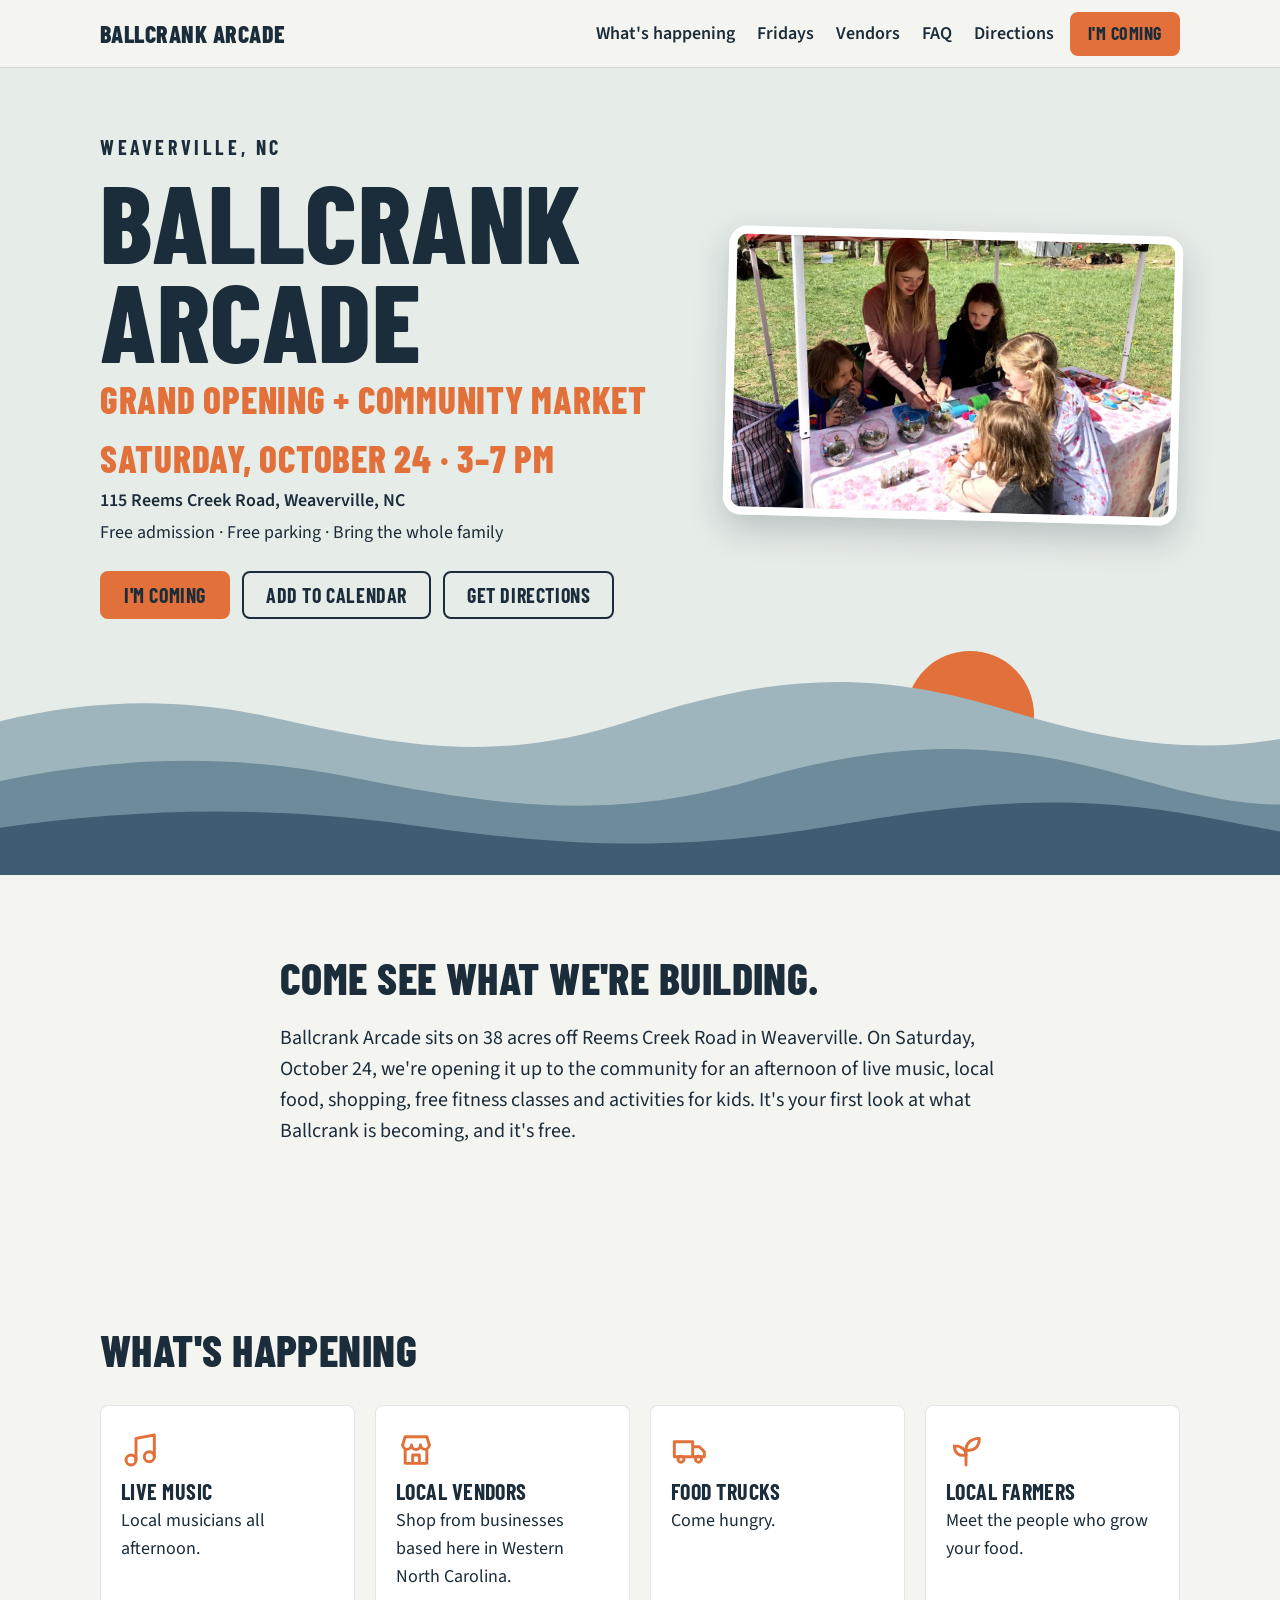
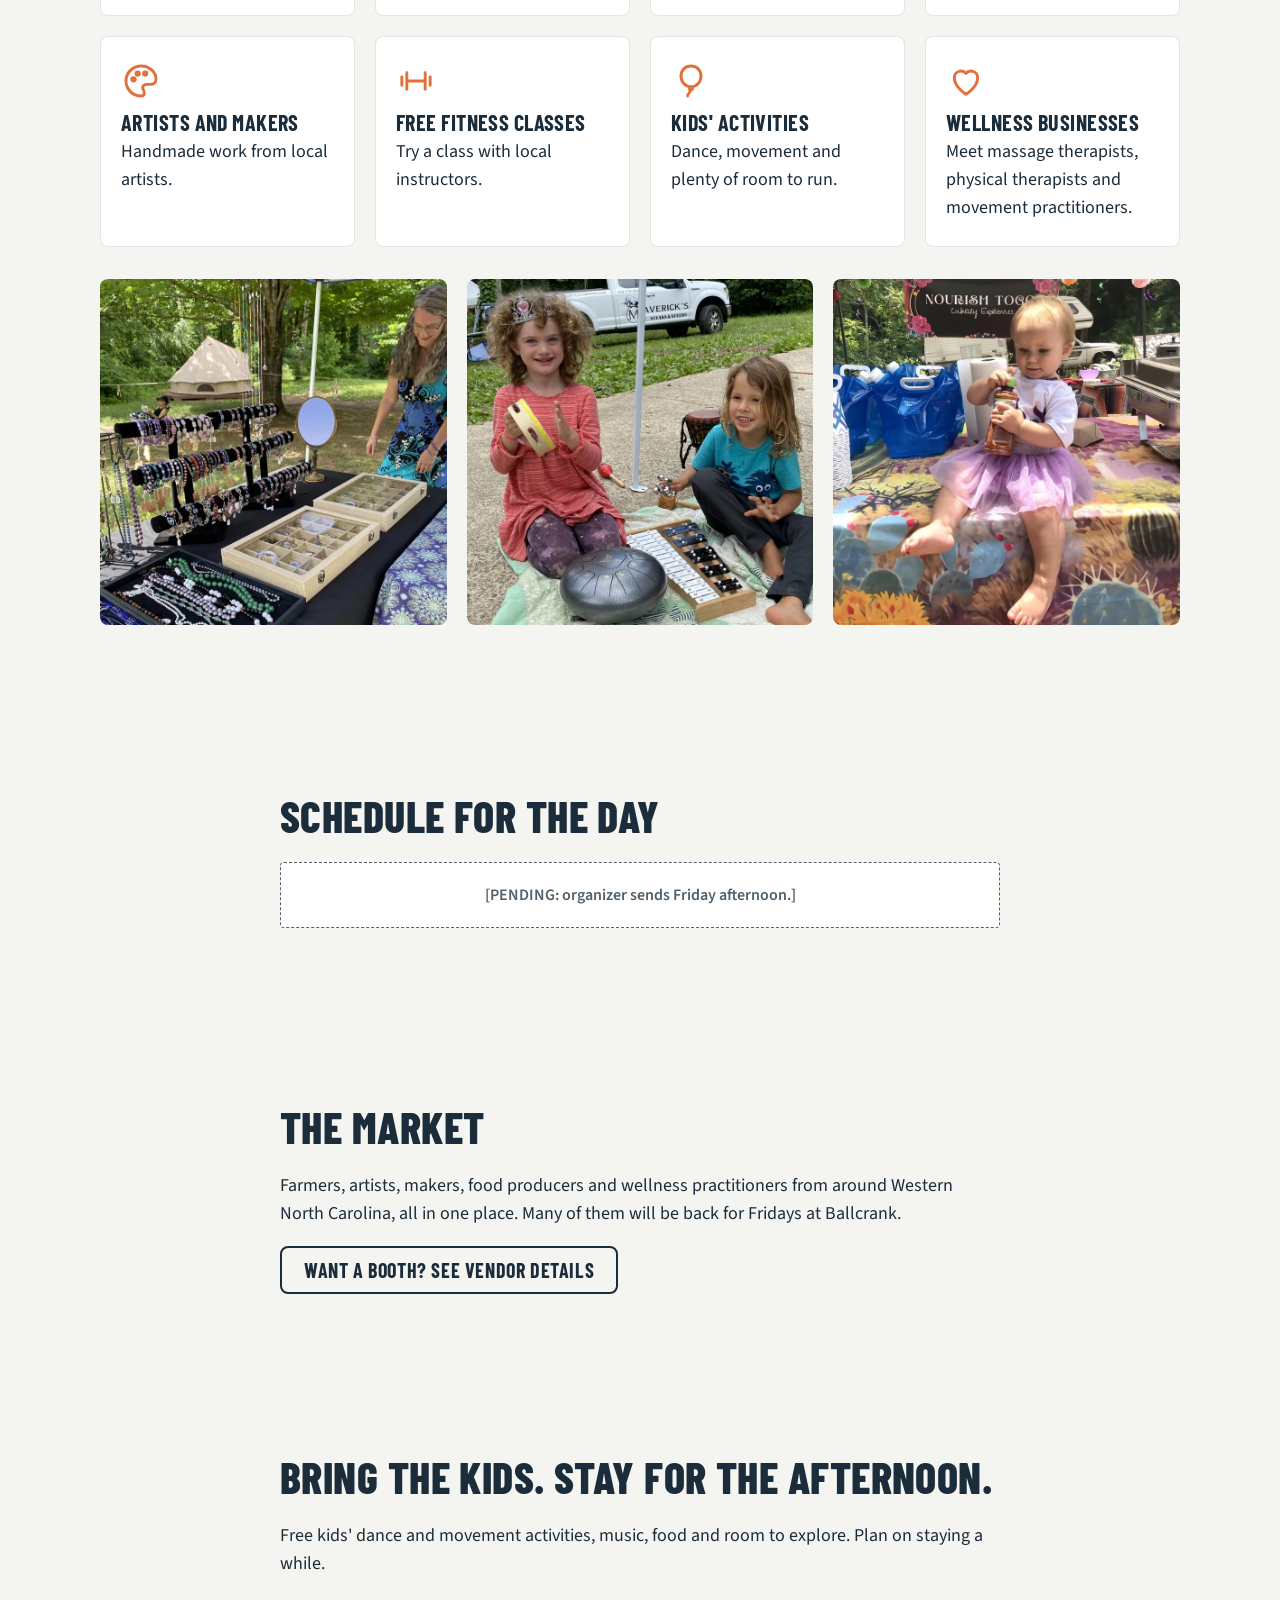
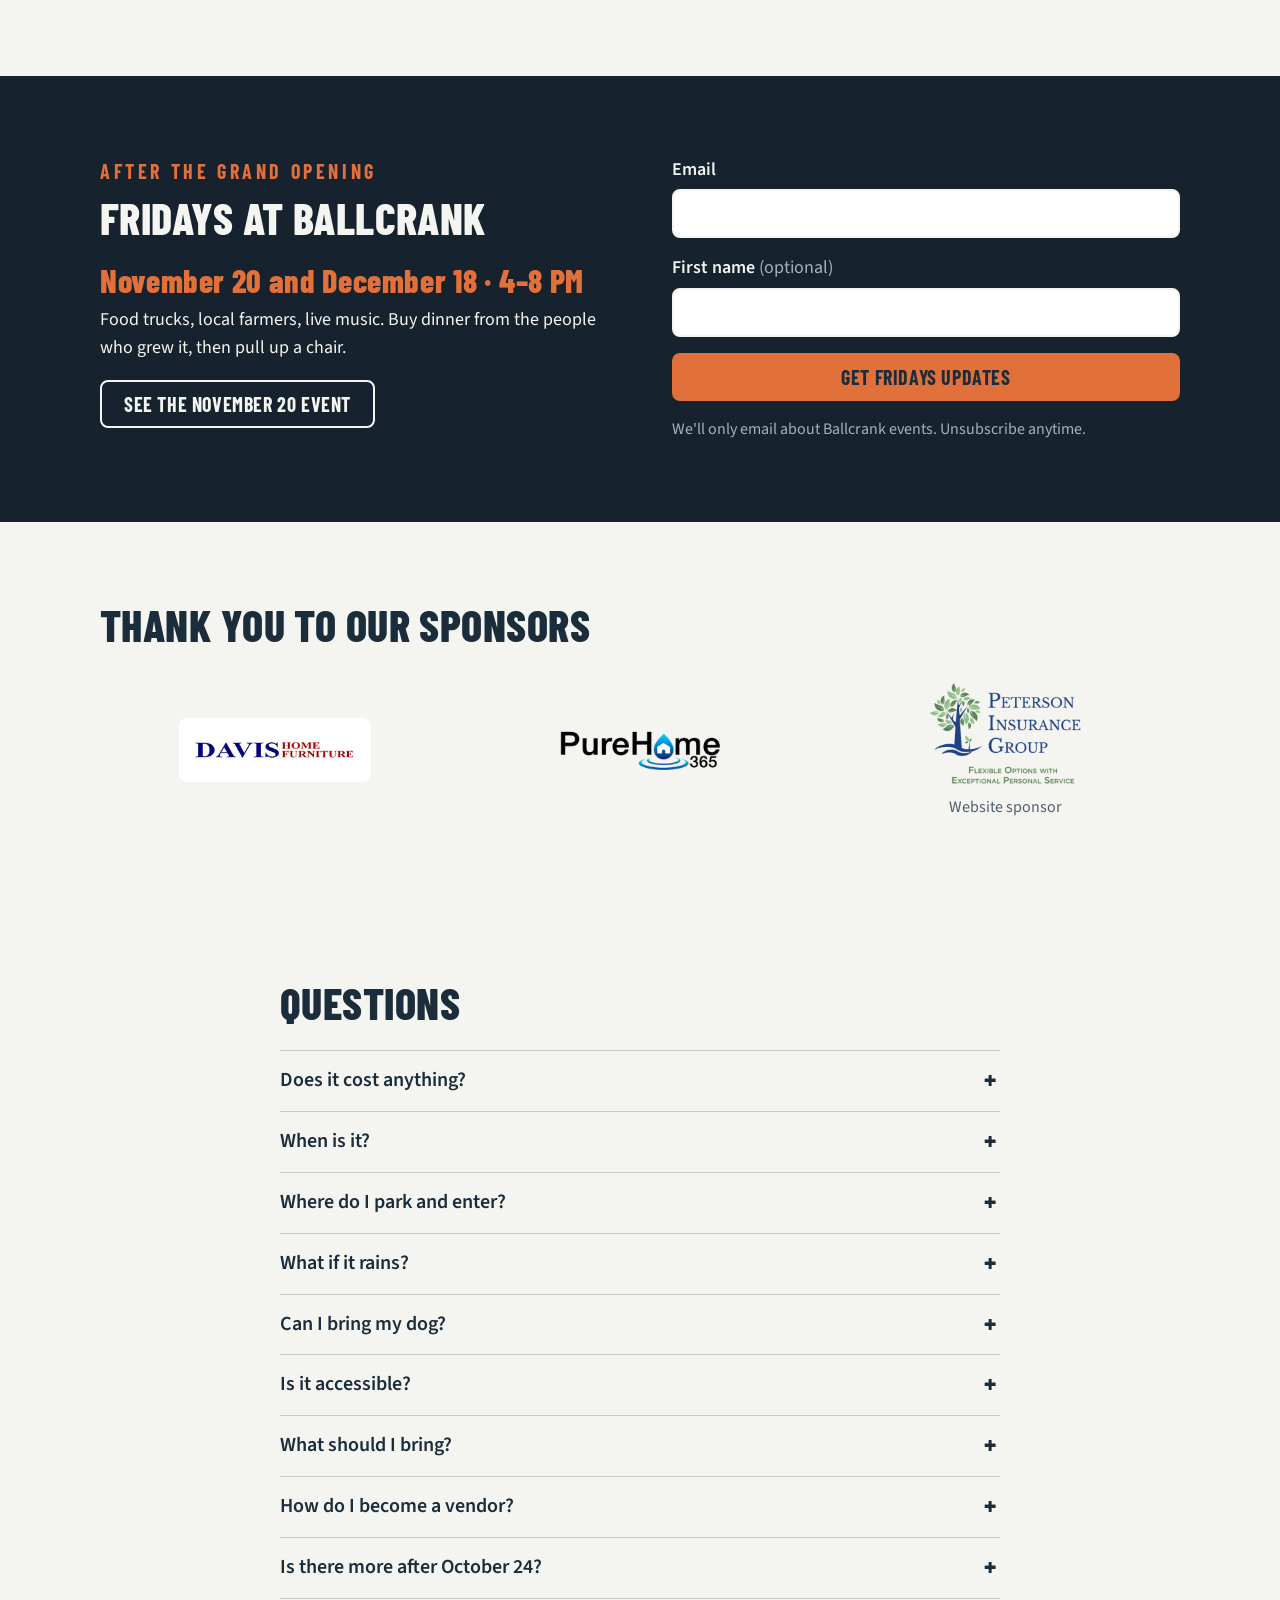
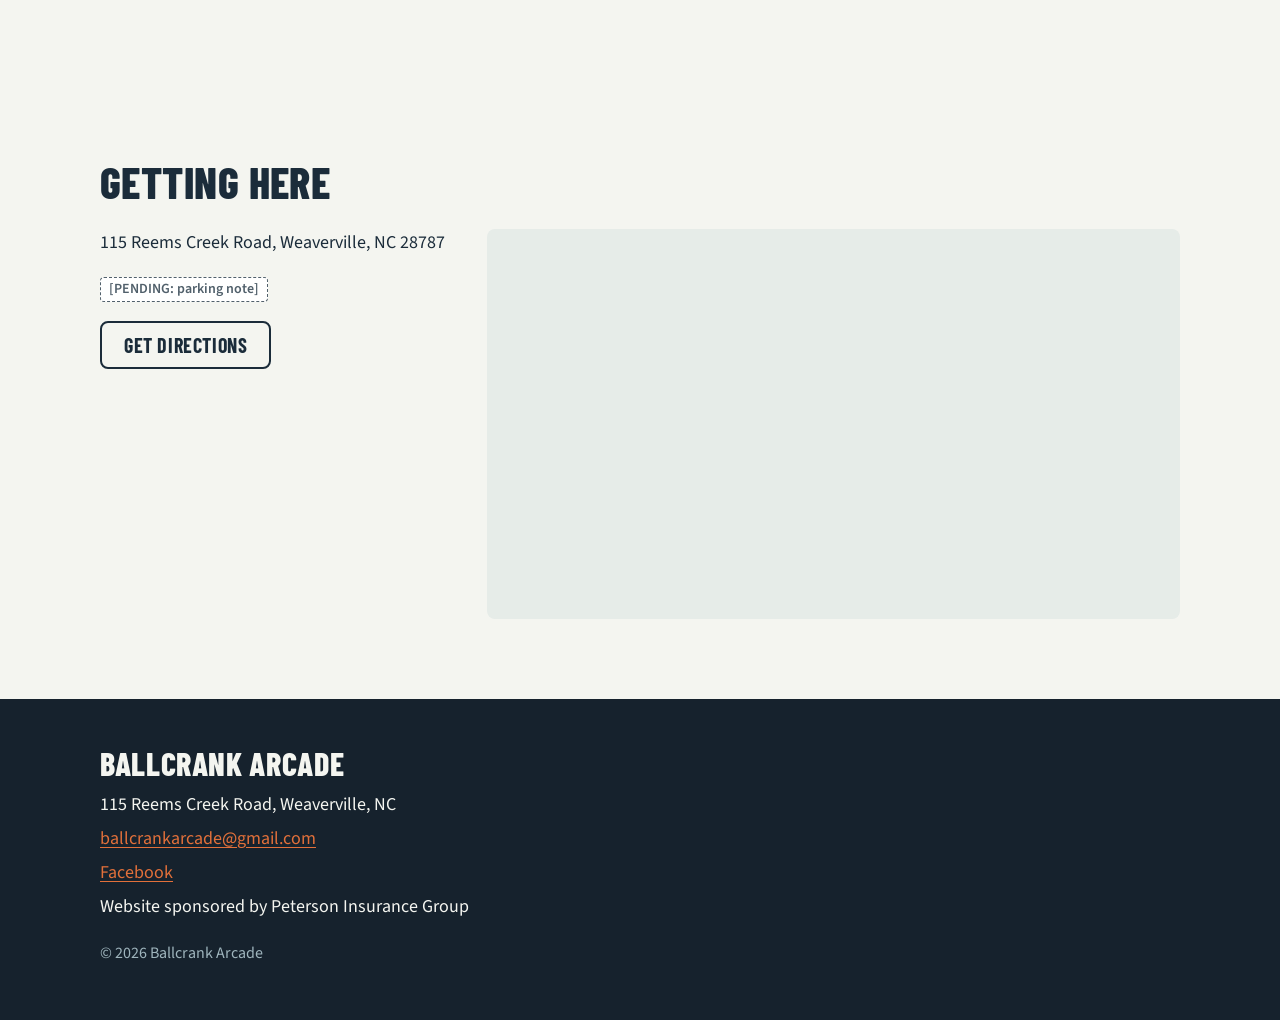
==== index.html @ ce0de0db "Fill homepage photo strip with three approved market photos Co-Authored-By: Claude Fable 5.1 <norepl" ====
<!doctype html>
<html lang="en">
<head>
  <meta charset="utf-8">
  <meta name="viewport" content="width=device-width, initial-scale=1">
  <title>Ballcrank Grand Opening, Oct 24 | Weaverville, NC</title>
  <meta name="description" content="Free Grand Opening + Community Market at Ballcrank Arcade in Weaverville, NC. Saturday, Oct 24, 3–7 PM. Live music, local vendors, food trucks, kids' activities.">
  <!-- NOINDEX: on every page until the final domain is live. Remove at domain cutover (Blueprint 4.4). -->
  <meta name="robots" content="noindex, nofollow">
  <!-- CUTOVER: canonical and Open Graph URLs point at the Netlify subdomain until the domain is connected (Blueprint build step 11). -->
  <link rel="canonical" href="https://ballcrank.netlify.app/">
  <meta property="og:type" content="website">
  <meta property="og:site_name" content="Ballcrank Arcade">
  <meta property="og:title" content="Ballcrank Grand Opening, Oct 24 | Weaverville, NC">
  <meta property="og:url" content="https://ballcrank.netlify.app/">
  <meta property="og:image" content="https://ballcrank.netlify.app/assets/img/share.png">
  <meta property="og:image:width" content="1200">
  <meta property="og:image:height" content="630">
  <meta property="og:description" content="Free Grand Opening + Community Market at Ballcrank Arcade in Weaverville, NC. Saturday, Oct 24, 3–7 PM. Live music, local vendors, food trucks, kids' activities.">
  <meta name="twitter:description" content="Free Grand Opening + Community Market at Ballcrank Arcade in Weaverville, NC. Saturday, Oct 24, 3–7 PM. Live music, local vendors, food trucks, kids' activities.">
  <meta name="twitter:card" content="summary_large_image">
  <meta name="twitter:title" content="Ballcrank Grand Opening, Oct 24 | Weaverville, NC">
  <meta name="twitter:image" content="https://ballcrank.netlify.app/assets/img/share.png">
  <link rel="icon" type="image/png" sizes="32x32" href="/favicon-32.png">
  <link rel="apple-touch-icon" sizes="180x180" href="/apple-touch-icon.png">
  <link rel="preconnect" href="https://fonts.googleapis.com">
  <link rel="preconnect" href="https://fonts.gstatic.com" crossorigin>
  <link rel="stylesheet" href="https://fonts.googleapis.com/css2?family=Barlow+Condensed:wght@700;800&amp;family=Source+Sans+3:wght@400;600&amp;display=swap">
  <link rel="stylesheet" href="/assets/css/styles.css">
  <!-- GA4 [PENDING open item 12]: add the gtag snippet here once the property exists. Event hooks are already in main.js. -->
  <!-- Event structured data (Blueprint 4.1). If the Grand Opening time changes, update startDate/endDate in the same edit as the visible text.
       Geo coordinates are from the Google Maps pin for 115 Reems Creek Rd (pulled Sep 30, 2026). FAQPage markup is added only after FAQ answers are final. -->
  <script type="application/ld+json">
{
  "@context": "https://schema.org",
  "@graph": [
    {
      "@type": "Event",
      "name": "Ballcrank Arcade Grand Opening + Community Market",
      "startDate": "2026-10-24T15:00:00-04:00",
      "endDate": "2026-10-24T19:00:00-04:00",
      "eventStatus": "https://schema.org/EventScheduled",
      "eventAttendanceMode": "https://schema.org/OfflineEventAttendanceMode",
      "isAccessibleForFree": true,
      "location": {
        "@type": "Place",
        "name": "Ballcrank Arcade",
        "address": {
          "@type": "PostalAddress",
          "streetAddress": "115 Reems Creek Road",
          "addressLocality": "Weaverville",
          "addressRegion": "NC",
          "postalCode": "28787",
          "addressCountry": "US"
        },
        "geo": {
          "@type": "GeoCoordinates",
          "latitude": 35.6876319,
          "longitude": -82.5606814
        }
      },
      "image": [
        "https://ballcrank.netlify.app/assets/img/share.png"
      ],
      "organizer": {
        "@type": "Organization",
        "name": "Ballcrank Arcade",
        "url": "https://ballcrank.netlify.app/"
      },
      "offers": {
        "@type": "Offer",
        "price": "0",
        "priceCurrency": "USD",
        "availability": "https://schema.org/InStock",
        "url": "https://ballcrank.netlify.app/"
      }
    },
    {
      "@type": "Event",
      "name": "Fridays at Ballcrank",
      "startDate": "2026-11-20T16:00:00-05:00",
      "endDate": "2026-11-20T20:00:00-05:00",
      "eventStatus": "https://schema.org/EventScheduled",
      "eventAttendanceMode": "https://schema.org/OfflineEventAttendanceMode",
      "isAccessibleForFree": true,
      "location": {
        "@type": "Place",
        "name": "Ballcrank Arcade",
        "address": {
          "@type": "PostalAddress",
          "streetAddress": "115 Reems Creek Road",
          "addressLocality": "Weaverville",
          "addressRegion": "NC",
          "postalCode": "28787",
          "addressCountry": "US"
        },
        "geo": {
          "@type": "GeoCoordinates",
          "latitude": 35.6876319,
          "longitude": -82.5606814
        }
      },
      "image": [
        "https://ballcrank.netlify.app/assets/img/share.png"
      ],
      "organizer": {
        "@type": "Organization",
        "name": "Ballcrank Arcade",
        "url": "https://ballcrank.netlify.app/"
      },
      "offers": {
        "@type": "Offer",
        "price": "0",
        "priceCurrency": "USD",
        "availability": "https://schema.org/InStock",
        "url": "https://ballcrank.netlify.app/#fridays"
      }
    },
    {
      "@type": "Event",
      "name": "Fridays at Ballcrank",
      "startDate": "2026-12-18T16:00:00-05:00",
      "endDate": "2026-12-18T20:00:00-05:00",
      "eventStatus": "https://schema.org/EventScheduled",
      "eventAttendanceMode": "https://schema.org/OfflineEventAttendanceMode",
      "isAccessibleForFree": true,
      "location": {
        "@type": "Place",
        "name": "Ballcrank Arcade",
        "address": {
          "@type": "PostalAddress",
          "streetAddress": "115 Reems Creek Road",
          "addressLocality": "Weaverville",
          "addressRegion": "NC",
          "postalCode": "28787",
          "addressCountry": "US"
        },
        "geo": {
          "@type": "GeoCoordinates",
          "latitude": 35.6876319,
          "longitude": -82.5606814
        }
      },
      "image": [
        "https://ballcrank.netlify.app/assets/img/share.png"
      ],
      "organizer": {
        "@type": "Organization",
        "name": "Ballcrank Arcade",
        "url": "https://ballcrank.netlify.app/"
      },
      "offers": {
        "@type": "Offer",
        "price": "0",
        "priceCurrency": "USD",
        "availability": "https://schema.org/InStock",
        "url": "https://ballcrank.netlify.app/#fridays"
      }
    }
  ]
}
  </script>
</head>
<body class="has-bottom-bar">
  <a class="skip-link" href="#main">Skip to content</a>
  <header class="site-header">
    <div class="wrap header-inner">
      <a class="wordmark" href="/">Ballcrank Arcade</a>
      <nav class="site-nav" id="site-nav" aria-label="Main">
        <ul>
          <li><a href="#happening">What's happening</a></li>
          <!-- PENDING schedule: remove the hidden attribute when the schedule is in (Blueprint 3.1) -->
          <li hidden><a href="#schedule">Schedule</a></li>
          <li><a href="#fridays">Fridays</a></li>
          <li><a href="/vendors/">Vendors</a></li>
          <li><a href="#faq">FAQ</a></li>
          <li><a href="#location">Directions</a></li>
        </ul>
      </nav>
      <a class="btn btn-primary header-cta" href="https://www.facebook.com/share/18R9hhrae3/" target="_blank" rel="noopener" data-track="rsvp_click">I'm coming</a>
      <button class="menu-btn" type="button" aria-expanded="false" aria-controls="site-nav">
        <svg viewBox="0 0 24 24" fill="none" stroke="currentColor" stroke-width="2.5" stroke-linecap="round" aria-hidden="true"><path d="M3 6h18M3 12h18M3 18h18"/></svg>
        Menu
      </button>
    </div>
  </header>
  <main id="main">

    <!-- Section A: Hero -->
    <section class="hero" aria-label="Grand Opening + Community Market">
      <div class="wrap hero-grid">
        <div class="hero-text">
        <p class="eyebrow">Weaverville, NC</p>
        <h1><span class="h1-wordmark">Ballcrank Arcade</span> <span class="h1-sub">Grand Opening + Community Market</span></h1>
        <!-- Time confirmed by Mari Sep 30. If it ever changes, change it everywhere in one edit: hero, FAQ, vendors table, meta description, JSON-LD, .ics, Google Calendar link. -->
        <p class="date-line">SATURDAY, OCTOBER 24 · 3–7 PM</p>
        <p class="address">115 Reems Creek Road, Weaverville, NC</p>
        <p class="free-line">Free admission · Free parking · Bring the whole family</p>
        <div class="btn-row">
          <a class="btn btn-primary" href="https://www.facebook.com/share/18R9hhrae3/" target="_blank" rel="noopener" data-track="rsvp_click">I'm coming</a>
          <details class="cal">
            <summary class="btn btn-secondary">Add to calendar</summary>
            <div class="cal-menu">
              <a href="/ballcrank-grand-opening.ics" download data-track="calendar_add">Apple or Outlook (.ics)</a>
              <a href="https://calendar.google.com/calendar/render?action=TEMPLATE&amp;text=Ballcrank+Arcade+Grand+Opening+%2B+Community+Day&amp;dates=20261024T190000Z%2F20261024T230000Z&amp;location=115+Reems+Creek+Road%2C+Weaverville%2C+NC+28787" target="_blank" rel="noopener" data-track="calendar_add">Google Calendar</a>
            </div>
          </details>
          <a class="btn btn-secondary" href="https://www.google.com/maps/dir/?api=1&amp;destination=115+Reems+Creek+Road%2C+Weaverville%2C+NC+28787" target="_blank" rel="noopener" data-track="directions_click">Get directions</a>
        </div>
        </div>
        <picture class="hero-photo">
          <source srcset="/assets/img/hero-kids.webp" type="image/webp">
          <img src="/assets/img/hero-kids.jpg" alt="Children gathered around a craft table under a canopy tent at an outdoor community market" width="1024" height="638" fetchpriority="high">
        </picture>
      </div>
      <svg class="mountains" viewBox="0 0 1440 280" preserveAspectRatio="xMidYMax slice" aria-hidden="true" focusable="false">
        <circle cx="1050" cy="120" r="64" fill="#E2703A"/>
        <path fill="#9FB5BD" d="M0 150 C120 108 230 96 350 122 S570 172 710 126 S950 72 1090 116 S1330 162 1440 122 L1440 280 L0 280 Z"/>
        <path fill="#6D8B9B" d="M0 206 C140 166 280 152 430 182 S690 226 830 186 S1070 142 1210 182 S1385 212 1440 192 L1440 280 L0 280 Z"/>
        <path fill="#3F5D72" d="M0 246 C160 216 320 206 490 230 S770 256 930 228 S1185 202 1305 226 S1412 242 1440 234 L1440 280 L0 280 Z"/>
      </svg>
    </section>

    <!-- Section B: Intro -->
    <section class="section intro">
      <div class="wrap narrow">
        <h2>Come see what we're building.</h2>
        <!-- HOLD (open item 3, Oct 5): if pickleball is confirmed, change "live music" to "pickleball, live music". -->
        <p>Ballcrank Arcade sits on 38 acres off Reems Creek Road in Weaverville. On Saturday, October 24, we're opening it up to the community for an afternoon of <span data-hold-swap="pickleball, live music">live music</span>, local food, shopping, free fitness classes and activities for kids. It's your first look at what Ballcrank is becoming, and it's free.</p>
      </div>
    </section>

    <!-- Section C: What's happening -->
    <section class="section" id="happening">
      <div class="wrap">
        <h2>What's happening</h2>
        <ul class="cards">
          <!-- HOLD (open item 3, Oct 5): remove "hidden" and data-hold to switch on; delete this <li> to remove. -->
          <li class="card" data-hold hidden><svg viewBox="0 0 24 24" fill="none" stroke="currentColor" stroke-width="1.75" stroke-linecap="round" stroke-linejoin="round" aria-hidden="true"><rect x="7" y="2.5" width="10" height="12" rx="4"/><path d="M12 14.5V21M10.5 21h3"/><circle cx="12" cy="8.5" r="0.6"/><circle cx="9.8" cy="6.5" r="0.6"/><circle cx="14.2" cy="6.5" r="0.6"/><circle cx="9.8" cy="10.5" r="0.6"/><circle cx="14.2" cy="10.5" r="0.6"/></svg><h3>Pickleball open play + clinics</h3><p>Get on the court, or learn the game from local players.</p></li>
          <li class="card"><svg viewBox="0 0 24 24" fill="none" stroke="currentColor" stroke-width="1.75" stroke-linecap="round" stroke-linejoin="round" aria-hidden="true"><path d="M9 18V5l11-2v13"/><circle cx="6" cy="18" r="3"/><circle cx="17" cy="16" r="3"/></svg><h3>Live music</h3><p>Local musicians all afternoon.</p></li>
          <li class="card"><svg viewBox="0 0 24 24" fill="none" stroke="currentColor" stroke-width="1.75" stroke-linecap="round" stroke-linejoin="round" aria-hidden="true"><path d="M4 9l1.5-5h13L20 9"/><path d="M4 9a2.67 2.67 0 0 0 5.33 0 2.67 2.67 0 0 0 5.34 0A2.67 2.67 0 0 0 20 9"/><path d="M5.5 12v8h13v-8M10 20v-5h4v5"/></svg><h3>Local vendors</h3><p>Shop from businesses based here in Western North Carolina.</p></li>
          <li class="card"><svg viewBox="0 0 24 24" fill="none" stroke="currentColor" stroke-width="1.75" stroke-linecap="round" stroke-linejoin="round" aria-hidden="true"><path d="M2 7h11v9H2zM13 10h4l3 3v3h-7"/><circle cx="6" cy="17.5" r="1.8"/><circle cx="16.5" cy="17.5" r="1.8"/></svg><h3>Food trucks</h3><p>Come hungry.</p></li>
          <li class="card"><svg viewBox="0 0 24 24" fill="none" stroke="currentColor" stroke-width="1.75" stroke-linecap="round" stroke-linejoin="round" aria-hidden="true"><path d="M12 21v-9"/><path d="M12 12c0-4 3-7 8-7 0 5-3 8-8 7z"/><path d="M12 15c0-3-2.5-5.5-7-5.5 0 4 2.5 6.5 7 5.5z"/></svg><h3>Local farmers</h3><p>Meet the people who grow your food.</p></li>
          <li class="card"><svg viewBox="0 0 24 24" fill="none" stroke="currentColor" stroke-width="1.75" stroke-linecap="round" stroke-linejoin="round" aria-hidden="true"><path d="M12 3a9 9 0 1 0 0 18c1.5 0 2-1 2-2 0-1.5-1-1.5-1-3 0-1 1-2 2.5-2H18a3 3 0 0 0 3-3c0-4.5-4-8-9-8z"/><circle cx="7.5" cy="11" r="1"/><circle cx="10" cy="7.5" r="1"/><circle cx="14.5" cy="7.5" r="1"/></svg><h3>Artists and makers</h3><p>Handmade work from local artists.</p></li>
          <li class="card"><svg viewBox="0 0 24 24" fill="none" stroke="currentColor" stroke-width="1.75" stroke-linecap="round" stroke-linejoin="round" aria-hidden="true"><path d="M6.5 7v10M3.5 9.5v5M17.5 7v10M20.5 9.5v5M6.5 12h11"/></svg><h3>Free fitness classes</h3><p>Try a class with local instructors.</p></li>
          <li class="card"><svg viewBox="0 0 24 24" fill="none" stroke="currentColor" stroke-width="1.75" stroke-linecap="round" stroke-linejoin="round" aria-hidden="true"><path d="M12 3c3.5 0 6 2.6 6 6s-2.5 6.5-6 6.5S6 12.4 6 9s2.5-6 6-6z"/><path d="M12 15.5l-1 1.5h2l-1-1.5zM12 17c0 2-2 2-2 4"/></svg><h3>Kids' activities</h3><p>Dance, movement and plenty of room to run.</p></li>
          <li class="card"><svg viewBox="0 0 24 24" fill="none" stroke="currentColor" stroke-width="1.75" stroke-linecap="round" stroke-linejoin="round" aria-hidden="true"><path d="M12 20s-7-4.3-7-10a4 4 0 0 1 7-2.6A4 4 0 0 1 19 10c0 5.700-7 10-7 10z"/></svg><h3>Wellness businesses</h3><p>Meet massage therapists, physical therapists and movement practitioners.</p></li>
          <!-- HOLD (open item 3, Oct 5): remove "hidden" and data-hold to switch on; delete this <li> to remove. -->
          <li class="card" data-hold hidden><svg viewBox="0 0 24 24" fill="none" stroke="currentColor" stroke-width="1.75" stroke-linecap="round" stroke-linejoin="round" aria-hidden="true"><path d="M3 6l6-2 6 2 6-2v14l-6 2-6-2-6 2z"/><path d="M9 4v14M15 6v14"/></svg><h3>Property tours</h3><p>See the 38 acres and hear what's planned.</p></li>
        </ul>

        <!-- Photo strip: three real photos from Ashley's approved set (Oct 2), cropped 1:1. -->
        <div class="photo-strip">
          <picture><source srcset="/assets/img/strip-market.webp" type="image/webp"><img class="photo" src="/assets/img/strip-market.jpg" alt="A vendor arranging handmade bracelets and necklaces on her table at an outdoor market" width="768" height="768" loading="lazy"></picture>
          <picture><source srcset="/assets/img/strip-music.webp" type="image/webp"><img class="photo" src="/assets/img/strip-music.jpg" alt="Two smiling children sitting on a quilt playing a tambourine, xylophone and drums" width="768" height="768" loading="lazy"></picture>
          <picture><source srcset="/assets/img/strip-family.webp" type="image/webp"><img class="photo" src="/assets/img/strip-family.jpg" alt="A toddler in a purple tutu sitting on a vendor's table at an outdoor market" width="768" height="768" loading="lazy"></picture>
        </div>
      </div>
    </section>

    <!-- Section D: Schedule. PENDING (open item 4, due Fri Oct 2). If no schedule by launch, delete this
         section and leave the nav link hidden. When it arrives: fill the <dl>, remove the placeholder,
         and unhide the Schedule nav link on every page. -->
    <section class="section" id="schedule" data-pending>
      <div class="wrap narrow">
        <h2>Schedule for the day</h2>
        <p class="pending pending-block">[PENDING: organizer sends Friday afternoon.]</p>
        <!-- <dl class="schedule-list"><dt>3:00 PM</dt><dd>Activity</dd></dl> -->
      </div>
    </section>

    <!-- Section E: The market -->
    <section class="section">
      <div class="wrap narrow">
        <h2>The market</h2>
        <p>Farmers, artists, makers, food producers and wellness practitioners from around Western North Carolina, all in one place. Many of them will be back for Fridays at Ballcrank.</p>
        <a class="btn btn-secondary" href="/vendors/">Want a booth? See vendor details</a>
      </div>
    </section>

    <!-- Section F: Families -->
    <section class="section">
      <div class="wrap narrow">
        <h2>Bring the kids. Stay for the afternoon.</h2>
        <p>Free kids' dance and movement activities, music, food and room to explore. Plan on staying a while.</p>
      </div>
    </section>

    <!-- Section G: Fridays at Ballcrank -->
    <section class="section dark" id="fridays">
      <div class="wrap fridays-grid">
        <div>
          <p class="eyebrow">After the Grand Opening</p>
          <h2>Fridays at Ballcrank</h2>
          <p class="date-line">November 20 and December 18 · 4–8 PM</p>
          <p>Food trucks, local farmers, live music. Buy dinner from the people who grew it, then pull up a chair.</p>
          <a class="btn btn-secondary" href="https://www.facebook.com/share/1DW5wgNVCo/" target="_blank" rel="noopener">See the November 20 event</a>
        </div>
        <form class="form" name="fridays-updates" method="POST" action="/thanks/" data-netlify="true" netlify-honeypot="bot-field">
          <input type="hidden" name="form-name" value="fridays-updates">
          <p class="hp" aria-hidden="true"><label>Leave this field empty <input name="bot-field" tabindex="-1" autocomplete="off"></label></p>
          <div class="field">
            <label for="email">Email</label>
            <input id="email" name="email" type="email" autocomplete="email" required aria-describedby="email-error">
            <p class="field-error" id="email-error" role="alert" hidden>Enter a valid email address.</p>
          </div>
          <div class="field">
            <label for="first-name">First name <span class="hint">(optional)</span></label>
            <input id="first-name" name="first-name" type="text" autocomplete="given-name">
          </div>
          <button class="btn btn-primary" type="submit">Get Fridays updates</button>
          <p class="form-note">We'll only email about Ballcrank events. Unsubscribe anytime.</p>
        </form>
      </div>
    </section>

    <!-- Section H: Sponsors -->
    <section class="section">
      <div class="wrap">
        <h2>Thank you to our sponsors</h2>
        <ul class="sponsors">
          <!-- PENDING (open item 8): high-res logos for Davis and Pure Home 365. -->
          <li><a class="sponsor-card" href="https://www.davishomefurniture.com/" target="_blank" rel="noopener"><img src="/assets/img/sponsors/davis-home-furniture-logo.jpg" alt="Davis Home Furniture" width="245" height="50" loading="lazy"></a></li>
          <li><a href="https://purehome365.com/locations/asheville" target="_blank" rel="noopener"><img src="/assets/img/sponsors/purehome365-logo.png" alt="Pure Home 365" width="220" height="56" loading="lazy"></a></li>
          <li>
            <a href="https://www.petersoninsurance.group/" target="_blank" rel="noopener"><img src="/assets/img/sponsors/peterson-insurance-group-logo.png" alt="Peterson Insurance Group" width="480" height="320" loading="lazy"></a>
            <span class="sponsor-note">Website sponsor</span>
          </li>
        </ul>
      </div>
    </section>

    <!-- Section I: FAQ. FAQPage markup is added only after answers are final (Blueprint 4.1). -->
    <section class="section" id="faq">
      <div class="wrap narrow">
        <h2>Questions</h2>
        <div class="faq">
          <details><summary><h3>Does it cost anything?</h3></summary><div class="answer"><p>No. Admission and parking are free.</p></div></details>
          <details><summary><h3>When is it?</h3></summary><div class="answer"><p>Saturday, October 24, 3–7 PM.</p></div></details>
          <!-- PENDING (open item 5): delete this item if still unanswered at launch. -->
          <details data-pending><summary><h3>Where do I park and enter?</h3></summary><div class="answer"><p><span class="pending">[PENDING]</span></p></div></details>
          <details><summary><h3>What if it rains?</h3></summary><div class="answer"><p>We're on, rain or shine.</p></div></details>
          <details><summary><h3>Can I bring my dog?</h3></summary><div class="answer"><p>Yes. Dogs are welcome on a leash, outside only.</p></div></details>
          <!-- PENDING (open item 5): delete this item if still unanswered at launch. -->
          <details data-pending><summary><h3>Is it accessible?</h3></summary><div class="answer"><p><span class="pending">[PENDING]</span></p></div></details>
          <details><summary><h3>What should I bring?</h3></summary><div class="answer"><p>Bring a refillable water bottle for the Pure Home hydration station, a chair, and a payment method for food and shopping.</p></div></details>
          <details><summary><h3>How do I become a vendor?</h3></summary><div class="answer"><p>Booth details and the application are on the <a href="/vendors/">vendors page</a>.</p></div></details>
          <details><summary><h3>Is there more after October 24?</h3></summary><div class="answer"><p>Yes. Fridays at Ballcrank is November 20 and December 18, 4–8 PM.</p></div></details>
        </div>
      </div>
    </section>

    <!-- Section J: Location -->
    <section class="section" id="location">
      <div class="wrap">
        <h2>Getting here</h2>
        <div class="location-grid">
          <div>
            <p>115 Reems Creek Road, Weaverville, NC 28787</p>
            <!-- PENDING (open item 5): parking note. Delete if unanswered at launch. -->
            <p data-pending><span class="pending">[PENDING: parking note]</span></p>
            <a class="btn btn-secondary" href="https://www.google.com/maps/dir/?api=1&amp;destination=115+Reems+Creek+Road%2C+Weaverville%2C+NC+28787" target="_blank" rel="noopener" data-track="directions_click">Get directions</a>
          </div>
          <iframe class="map" title="Map of 115 Reems Creek Road, Weaverville, NC" loading="lazy" referrerpolicy="no-referrer-when-downgrade" src="https://www.google.com/maps?q=115+Reems+Creek+Road%2C+Weaverville%2C+NC+28787&amp;output=embed"></iframe>
        </div>
      </div>
    </section>

  </main>

  <!-- Mobile bottom bar: homepage, phones only -->
  <div class="bottom-bar">
    <a class="btn btn-primary" href="https://www.facebook.com/share/18R9hhrae3/" target="_blank" rel="noopener" data-track="rsvp_click">I'm coming</a>
    <a class="btn btn-secondary" href="https://www.google.com/maps/dir/?api=1&amp;destination=115+Reems+Creek+Road%2C+Weaverville%2C+NC+28787" target="_blank" rel="noopener" data-track="directions_click">Directions</a>
  </div>

  <footer class="site-footer dark">
    <div class="wrap">
      <a class="wordmark" href="/">Ballcrank Arcade</a>
      <p>115 Reems Creek Road, Weaverville, NC</p>
      <p><a href="mailto:ballcrankarcade@gmail.com">ballcrankarcade@gmail.com</a></p>
      <p><a href="https://www.facebook.com/profile.php?id=61594542370268" target="_blank" rel="noopener">Facebook</a></p>
      <p>Website sponsored by Peterson Insurance Group</p>
      <p class="fine">&copy; <span id="year">2026</span> Ballcrank Arcade</p>
    </div>
  </footer>
  <script src="/assets/js/main.js" defer></script>
</body>
</html>
---- assets/css/styles.css ----
/* Ballcrank Arcade — shared styles
   Visual system: Blueprint section 2 (approved Sep 30, 2026).
   Do not change colors or fonts here without a Blueprint change. */

:root {
  --navy: #1B2C3A;
  --orange: #E2703A;
  --orange-hover: #C95F2C;
  --burnt: #B24F1C;
  --offwhite: #F4F5F0;
  --mist: #E6ECE8;
  --deep-navy: #16222D;
  --slate: #51606B;
  --ridge-1: #9FB5BD;
  --ridge-2: #6D8B9B;
  --ridge-3: #3F5D72;
  --white: #FFFFFF;
  --display: "Barlow Condensed", "Arial Narrow", Arial, sans-serif;
  --body: "Source Sans 3", "Segoe UI", Arial, sans-serif;
  --header-h: 60px;
  --wrap: 1120px;
}

*, *::before, *::after { box-sizing: border-box; }

html { scroll-padding-top: calc(var(--header-h) + 12px); }
@media (prefers-reduced-motion: no-preference) {
  html { scroll-behavior: smooth; }
}

body {
  margin: 0;
  padding-top: var(--header-h);
  background: var(--offwhite);
  color: var(--navy);
  font-family: var(--body);
  font-size: 18px;
  line-height: 1.55;
  -webkit-text-size-adjust: 100%;
}

img, svg { max-width: 100%; }
[hidden] { display: none !important; }

a { color: var(--burnt); text-underline-offset: 3px; }
a:hover { color: var(--navy); }

h1, h2, h3 { font-family: var(--display); font-weight: 800; line-height: 1.05; margin: 0 0 0.5em; color: var(--navy); }
h2 { font-size: clamp(2rem, 5vw, 2.75rem); text-transform: uppercase; letter-spacing: 0.01em; }
h3 { font-size: 1.5rem; font-weight: 700; text-transform: uppercase; letter-spacing: 0.02em; }
p { margin: 0 0 1em; }

.wrap { width: 100%; max-width: var(--wrap); margin: 0 auto; padding: 0 20px; }
.narrow { max-width: 760px; }
.section { padding: 56px 0; }
@media (min-width: 900px) { .section { padding: 80px 0; } }

.visually-hidden {
  position: absolute; width: 1px; height: 1px; margin: -1px; padding: 0;
  overflow: hidden; clip: rect(0 0 0 0); white-space: nowrap; border: 0;
}

.skip-link {
  position: absolute; left: 12px; top: -100px; z-index: 200;
  background: var(--navy); color: var(--offwhite); padding: 10px 16px; border-radius: 8px;
}
.skip-link:focus { top: 8px; color: var(--offwhite); }

:focus-visible { outline: 3px solid var(--navy); outline-offset: 3px; }
.dark :focus-visible { outline-color: var(--offwhite); }

/* ---------- Buttons (2.6) ---------- */
.btn {
  display: inline-flex; align-items: center; justify-content: center; gap: 8px;
  min-height: 48px; padding: 8px 22px;
  border-radius: 8px; border: 2px solid transparent;
  font-family: var(--display); font-weight: 700; font-size: 1.25rem; line-height: 1.1;
  text-transform: uppercase; letter-spacing: 0.03em; text-decoration: none; text-align: center;
  cursor: pointer;
}
.btn-primary { background: var(--orange); color: var(--navy); border-color: var(--orange); }
.btn-primary:hover, .btn-primary:focus-visible { background: var(--orange-hover); border-color: var(--orange-hover); color: var(--navy); }
.btn-secondary { background: transparent; color: var(--navy); border-color: var(--navy); }
.btn-secondary:hover { background: var(--navy); color: var(--offwhite); }
.dark .btn-secondary { color: var(--offwhite); border-color: var(--offwhite); }
.dark .btn-secondary:hover { background: var(--offwhite); color: var(--deep-navy); }
.btn-row { display: flex; flex-wrap: wrap; gap: 12px; }

/* ---------- Header (3.2) ---------- */
.site-header {
  position: fixed; top: 0; left: 0; right: 0; z-index: 100;
  height: var(--header-h);
  background: var(--offwhite); border-bottom: 1px solid rgba(27, 44, 58, 0.15);
}
.header-inner { display: flex; align-items: center; gap: 16px; height: 100%; }
.wordmark {
  font-family: var(--display); font-weight: 800; font-size: 1.5rem; line-height: 1;
  text-transform: uppercase; letter-spacing: 0.02em; color: var(--navy); text-decoration: none;
  white-space: nowrap; margin-right: auto;
}
.dark .wordmark { color: var(--offwhite); }
.site-nav ul { list-style: none; margin: 0; padding: 0; }
.site-nav a { color: var(--navy); text-decoration: none; font-weight: 600; }
.site-nav a:hover { text-decoration: underline; }
.header-cta { min-height: 44px; padding: 6px 16px; font-size: 1.125rem; }
.menu-btn {
  display: inline-flex; align-items: center; gap: 8px; min-height: 44px; padding: 6px 12px;
  background: transparent; border: 2px solid var(--navy); border-radius: 8px;
  font-family: var(--body); font-weight: 600; font-size: 1rem; color: var(--navy); cursor: pointer;
}
.menu-btn svg { width: 20px; height: 20px; }

@media (max-width: 939px) {
  .site-nav {
    position: fixed; top: var(--header-h); left: 0; right: 0;
    background: var(--offwhite); border-bottom: 1px solid rgba(27, 44, 58, 0.15);
    padding: 8px 20px 16px; display: none;
  }
  .site-nav.open { display: block; }
  .site-nav a { display: block; padding: 12px 0; border-bottom: 1px solid rgba(27, 44, 58, 0.1); }
  .header-cta { order: 2; }
  .menu-btn { order: 3; }
}
@media (max-width: 420px) {
  .wordmark { font-size: 1.25rem; }
  .header-cta { padding: 6px 10px; font-size: 1rem; }
  .menu-btn { padding: 6px 8px; }
  .header-inner { gap: 8px; }
}
@media (min-width: 940px) {
  :root { --header-h: 68px; }
  .menu-btn { display: none; }
  .site-nav ul { display: flex; gap: 22px; }
}

/* ---------- Hero (2.5) ---------- */
.hero { background: var(--mist); text-align: center; padding-top: 40px; }
.hero .wrap { position: relative; z-index: 1; }
.eyebrow {
  font-family: var(--display); font-weight: 700; font-size: 1.25rem; letter-spacing: 0.18em;
  text-transform: uppercase; margin: 0 0 8px; color: var(--navy);
}
.dark .eyebrow { color: var(--orange); }
.hero h1 { margin: 0 0 20px; }
.hero h1 .h1-wordmark {
  display: block; font-size: clamp(3.5rem, 15vw, 9rem); line-height: 0.9;
  text-transform: uppercase; letter-spacing: 0.005em; color: var(--navy);
}
.hero h1 .h1-sub {
  display: block; margin-top: 12px; font-size: clamp(1.75rem, 6.2vw, 3.5rem); line-height: 1;
  text-transform: uppercase; letter-spacing: 0.04em; color: var(--orange);
}
.date-line {
  font-family: var(--display); font-weight: 800; font-size: clamp(1.75rem, 5.5vw, 2.75rem);
  line-height: 1.1; color: var(--orange); margin: 0 0 8px; letter-spacing: 0.02em;
}
.hero .address { font-weight: 600; margin: 0 0 4px; }
.hero .free-line { margin: 0 0 24px; }
.hero .btn-row { justify-content: center; }
.mountains { display: block; width: 100%; height: clamp(120px, 22vw, 280px); margin-top: 32px; }
@media (min-width: 900px) { .hero { padding-top: 64px; } }
.hero-photo { display: block; max-width: 520px; margin: 32px auto 0; }
.hero-photo img {
  display: block; width: 100%; height: auto; border: 8px solid var(--white); border-radius: 18px;
  box-shadow: 0 14px 34px rgba(27, 44, 58, 0.22);
}
@media (min-width: 900px) {
  .hero-grid { display: grid; grid-template-columns: minmax(0, 1.12fr) minmax(0, 0.88fr); gap: 48px; align-items: center; }
  .hero-text { text-align: left; }
  .hero-text .btn-row { justify-content: flex-start; }
  .hero h1 .h1-wordmark { font-size: clamp(4.5rem, 8.6vw, 7.25rem); }
  .hero h1 .h1-sub { font-size: clamp(1.6rem, 2.9vw, 2.45rem); letter-spacing: 0.02em; }
  .hero .date-line { font-size: clamp(1.6rem, 2.9vw, 2.4rem); white-space: nowrap; }
  .hero-photo { max-width: none; margin: 0; transform: rotate(1.5deg); }
  .hero .mountains { margin-top: -24px; }
}

/* Add to calendar menu */
.cal { position: relative; }
.cal summary { list-style: none; }
.cal summary::-webkit-details-marker { display: none; }
.cal-menu {
  position: absolute; top: calc(100% + 6px); left: 50%; transform: translateX(-50%); z-index: 5;
  min-width: 240px; padding: 6px; text-align: left;
  background: var(--white); border: 2px solid var(--navy); border-radius: 8px;
}
.cal-menu a { display: block; padding: 10px 12px; color: var(--navy); font-weight: 600; text-decoration: none; border-radius: 4px; }
.cal-menu a:hover, .cal-menu a:focus-visible { background: var(--mist); }

/* ---------- Intro ---------- */
.intro p { font-size: 1.25rem; }

/* ---------- What's happening cards ---------- */
.cards { list-style: none; margin: 32px 0 0; padding: 0; display: grid; grid-template-columns: repeat(2, 1fr); gap: 12px; }
.card { background: var(--white); border: 1px solid rgba(27, 44, 58, 0.12); border-radius: 8px; padding: 18px 16px; }
.card svg { width: 40px; height: 40px; color: var(--orange); display: block; margin-bottom: 10px; }
.card h3 { font-size: 1.375rem; margin: 0 0 4px; }
.card p { margin: 0; }
@media (min-width: 900px) {
  .cards { grid-template-columns: repeat(4, 1fr); gap: 20px; }
  .cards.hold-on { grid-template-columns: repeat(5, 1fr); }
  .card { padding: 24px 20px; }
}

/* ---------- Photo strip and placeholders ---------- */
.photo-strip { display: grid; grid-auto-flow: column; grid-auto-columns: 78%; gap: 12px; margin-top: 32px;
  overflow-x: auto; scroll-snap-type: x mandatory; padding-bottom: 8px; }
.photo-strip > * { scroll-snap-align: center; }
@media (min-width: 700px) {
  .photo-strip { grid-auto-flow: row; grid-template-columns: repeat(auto-fit, minmax(0, 1fr)); grid-auto-columns: auto; overflow: visible; gap: 20px; }
}
.photo { aspect-ratio: 1 / 1; width: 100%; height: auto; object-fit: cover; border-radius: 8px; display: block; }
.photo-16x9 { aspect-ratio: 16 / 9; }
.placeholder {
  display: flex; align-items: center; justify-content: center; text-align: center; padding: 16px;
  border: 2px dashed var(--slate); border-radius: 8px; color: var(--slate);
  background: repeating-linear-gradient(45deg, transparent, transparent 12px, rgba(81, 96, 107, 0.07) 12px, rgba(81, 96, 107, 0.07) 24px);
  font-size: 1rem; font-weight: 600;
}

/* PENDING markers: visible in review builds only. Removed or filled before launch. */
.pending {
  display: inline-block; padding: 1px 8px; border: 1px dashed var(--slate); border-radius: 4px;
  font-family: var(--body); font-size: 0.875rem; font-weight: 600; letter-spacing: 0; text-transform: none;
  color: var(--slate); background: var(--white); vertical-align: middle; line-height: 1.5;
}
.pending-block { display: block; padding: 20px; text-align: center; font-size: 1rem; }

/* ---------- Schedule ---------- */
.schedule-list { margin: 24px 0 0; display: grid; grid-template-columns: max-content 1fr; gap: 10px 24px; }
.schedule-list dt { font-family: var(--display); font-weight: 700; font-size: 1.375rem; }
.schedule-list dd { margin: 0; }

/* ---------- Fridays band (deep navy) ---------- */
.dark { background: var(--deep-navy); color: var(--offwhite); }
.dark h2, .dark h3 { color: var(--offwhite); }
.dark a { color: var(--orange); }
.dark .date-line { font-size: clamp(1.5rem, 4.5vw, 2rem); }
.fridays-grid { display: grid; gap: 40px; }
@media (min-width: 900px) { .fridays-grid { grid-template-columns: 1fr 1fr; gap: 64px; align-items: start; } }

/* ---------- Forms ---------- */
.form { display: grid; gap: 16px; }
.field label { display: block; font-weight: 600; margin-bottom: 6px; }
.field .hint { font-weight: 400; color: var(--slate); }
.dark .field .hint { color: var(--ridge-1); }
.field input {
  width: 100%; min-height: 48px; padding: 10px 12px;
  font-family: var(--body); font-size: 1.125rem; color: var(--navy);
  background: var(--white); border: 2px solid var(--navy); border-radius: 8px;
}
.dark .field input { border-color: var(--offwhite); }
.field-error { margin: 6px 0 0; font-weight: 600; }
.form-note { font-size: 1rem; color: var(--slate); margin: 0; }
.dark .form-note { color: var(--ridge-1); }
.hp { position: absolute; left: -9999px; }

/* ---------- Sponsors ---------- */
.sponsors { list-style: none; margin: 32px 0 0; padding: 0; display: grid; grid-template-columns: repeat(2, 1fr); gap: 24px 16px; align-items: center; justify-items: center; text-align: center; }
@media (min-width: 700px) { .sponsors { grid-template-columns: repeat(3, 1fr); } }
.sponsors img { display: block; width: 160px; max-width: 100%; height: auto; margin: 0 auto; }
.sponsor-card { background: var(--white); border-radius: 8px; padding: 16px; }
.sponsor-note { display: block; margin-top: 8px; font-size: 1rem; color: var(--slate); }
.sponsor-placeholder { width: 160px; max-width: 100%; min-height: 72px; margin: 0 auto; }

/* ---------- FAQ ---------- */
.faq { margin-top: 24px; border-top: 1px solid rgba(27, 44, 58, 0.2); }
.faq details { border-bottom: 1px solid rgba(27, 44, 58, 0.2); }
.faq summary { cursor: pointer; padding: 16px 36px 16px 0; position: relative; list-style: none; }
.faq summary::-webkit-details-marker { display: none; }
.faq summary h3 { display: inline; font-family: var(--body); font-weight: 600; font-size: 1.25rem; text-transform: none; letter-spacing: 0; line-height: 1.35; }
.faq summary::after { content: "+"; position: absolute; right: 4px; top: 12px; font-family: var(--display); font-weight: 700; font-size: 1.75rem; line-height: 1.2; }
.faq details[open] summary::after { content: "\2212"; }
.faq .answer { padding: 0 0 18px; }
.faq .answer p:last-child { margin-bottom: 0; }

/* ---------- Location ---------- */
.location-grid { display: grid; gap: 24px; margin-top: 24px; }
@media (min-width: 900px) { .location-grid { grid-template-columns: 1fr 2fr; gap: 40px; } }
.map { width: 100%; aspect-ratio: 4 / 3; border: 0; border-radius: 8px; background: var(--mist); display: block; }
@media (min-width: 900px) { .map { aspect-ratio: 16 / 9; } }

/* ---------- Vendors and simple pages ---------- */
.page-head { background: var(--mist); padding: 48px 0; }
.page-head h1 { font-size: clamp(2.75rem, 9vw, 5rem); text-transform: uppercase; margin: 0 0 16px; }
.page-head p { font-size: 1.25rem; max-width: 760px; margin-bottom: 0; }
.table-wrap { overflow-x: auto; }
table { width: 100%; border-collapse: collapse; margin: 16px 0 0; background: var(--white); border-radius: 8px; overflow: hidden; }
th, td { text-align: left; padding: 12px 14px; border-bottom: 1px solid rgba(27, 44, 58, 0.12); vertical-align: top; }
thead th { background: var(--navy); color: var(--offwhite); font-weight: 600; }
tbody th { font-weight: 600; }
tbody tr:last-child th, tbody tr:last-child td { border-bottom: 0; }
.stack > * + * { margin-top: 48px; }
.simple-page { text-align: center; padding: 96px 0; }
.simple-page h1 { font-size: clamp(2.75rem, 9vw, 5rem); text-transform: uppercase; }
.simple-page p { font-size: 1.25rem; margin-bottom: 28px; }

/* ---------- Footer ---------- */
.site-footer { padding: 48px 0; }
.site-footer .wordmark { font-size: 2rem; display: inline-block; margin-bottom: 12px; }
.site-footer p { margin: 0 0 6px; }
.site-footer .fine { margin-top: 20px; font-size: 1rem; color: var(--ridge-1); }

/* ---------- Mobile bottom bar (homepage, phones only) ---------- */
.bottom-bar { display: none; }
@media (max-width: 699px) {
  .has-bottom-bar { padding-bottom: 76px; }
  .bottom-bar {
    display: grid; grid-template-columns: 1fr 1fr; gap: 10px;
    position: fixed; left: 0; right: 0; bottom: 0; z-index: 90;
    padding: 10px 12px calc(10px + env(safe-area-inset-bottom));
    background: var(--offwhite); border-top: 1px solid rgba(27, 44, 58, 0.15);
  }
}

/* ---------- Print: FAQ fully open, no fixed chrome ---------- */
@media print {
  body { padding-top: 0; }
  .site-header, .bottom-bar, .skip-link, .map { display: none !important; }
  .faq summary::after { content: ""; }
}

/* Sponsor logo links */
.sponsors a { display: block; border-radius: 8px; }
.sponsors a:hover { opacity: 0.85; }
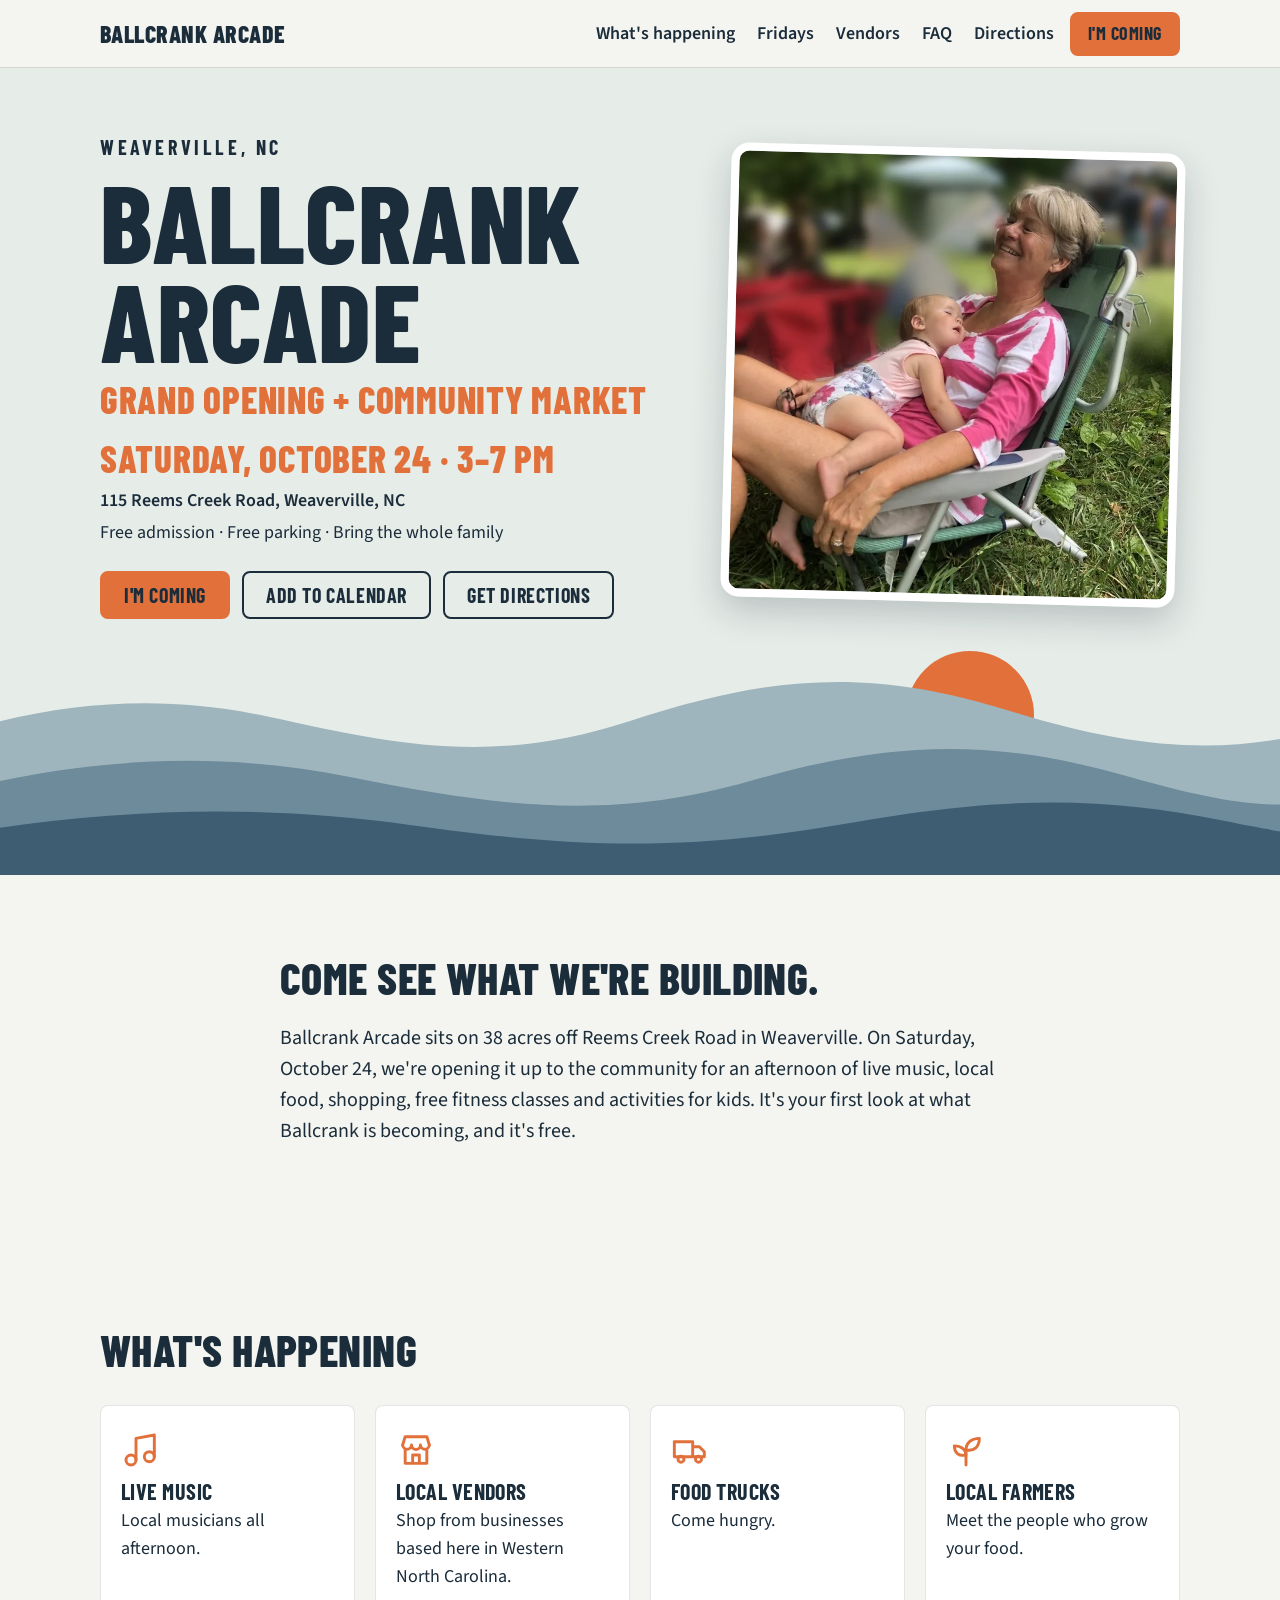
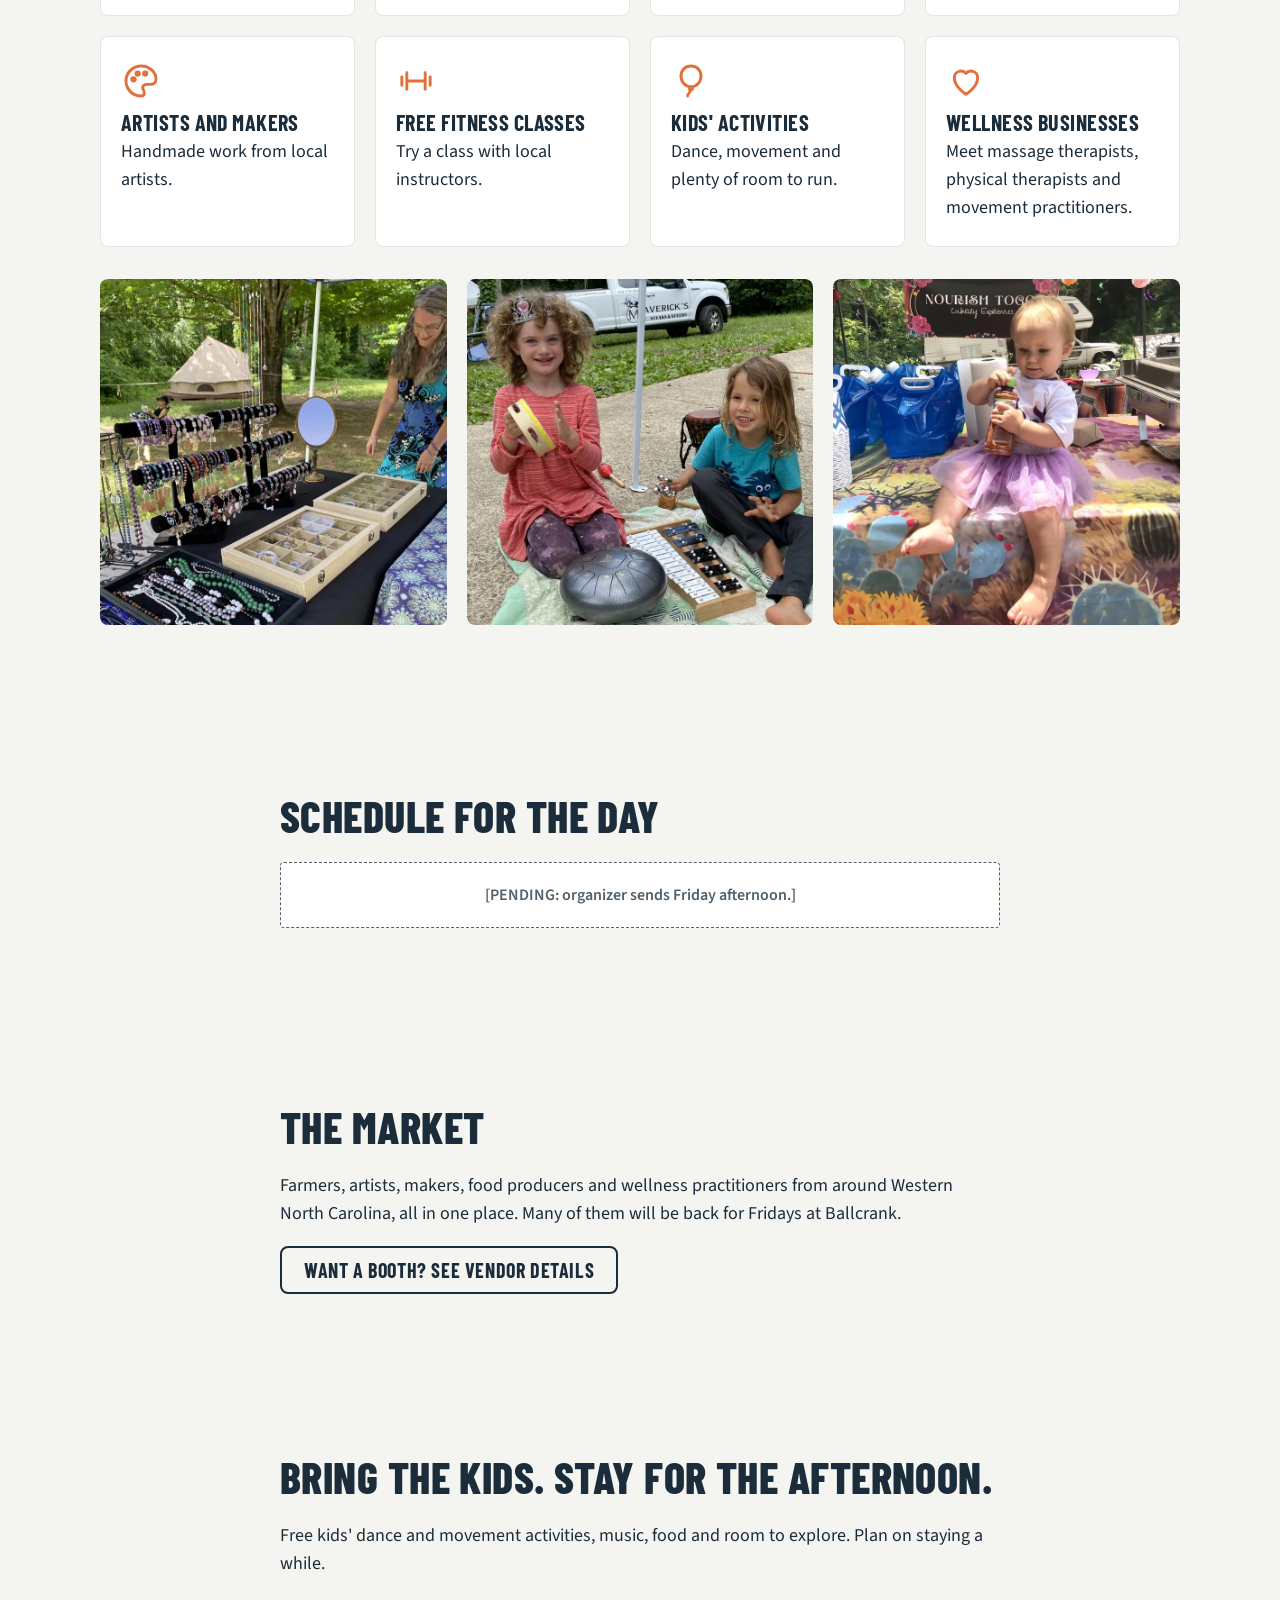
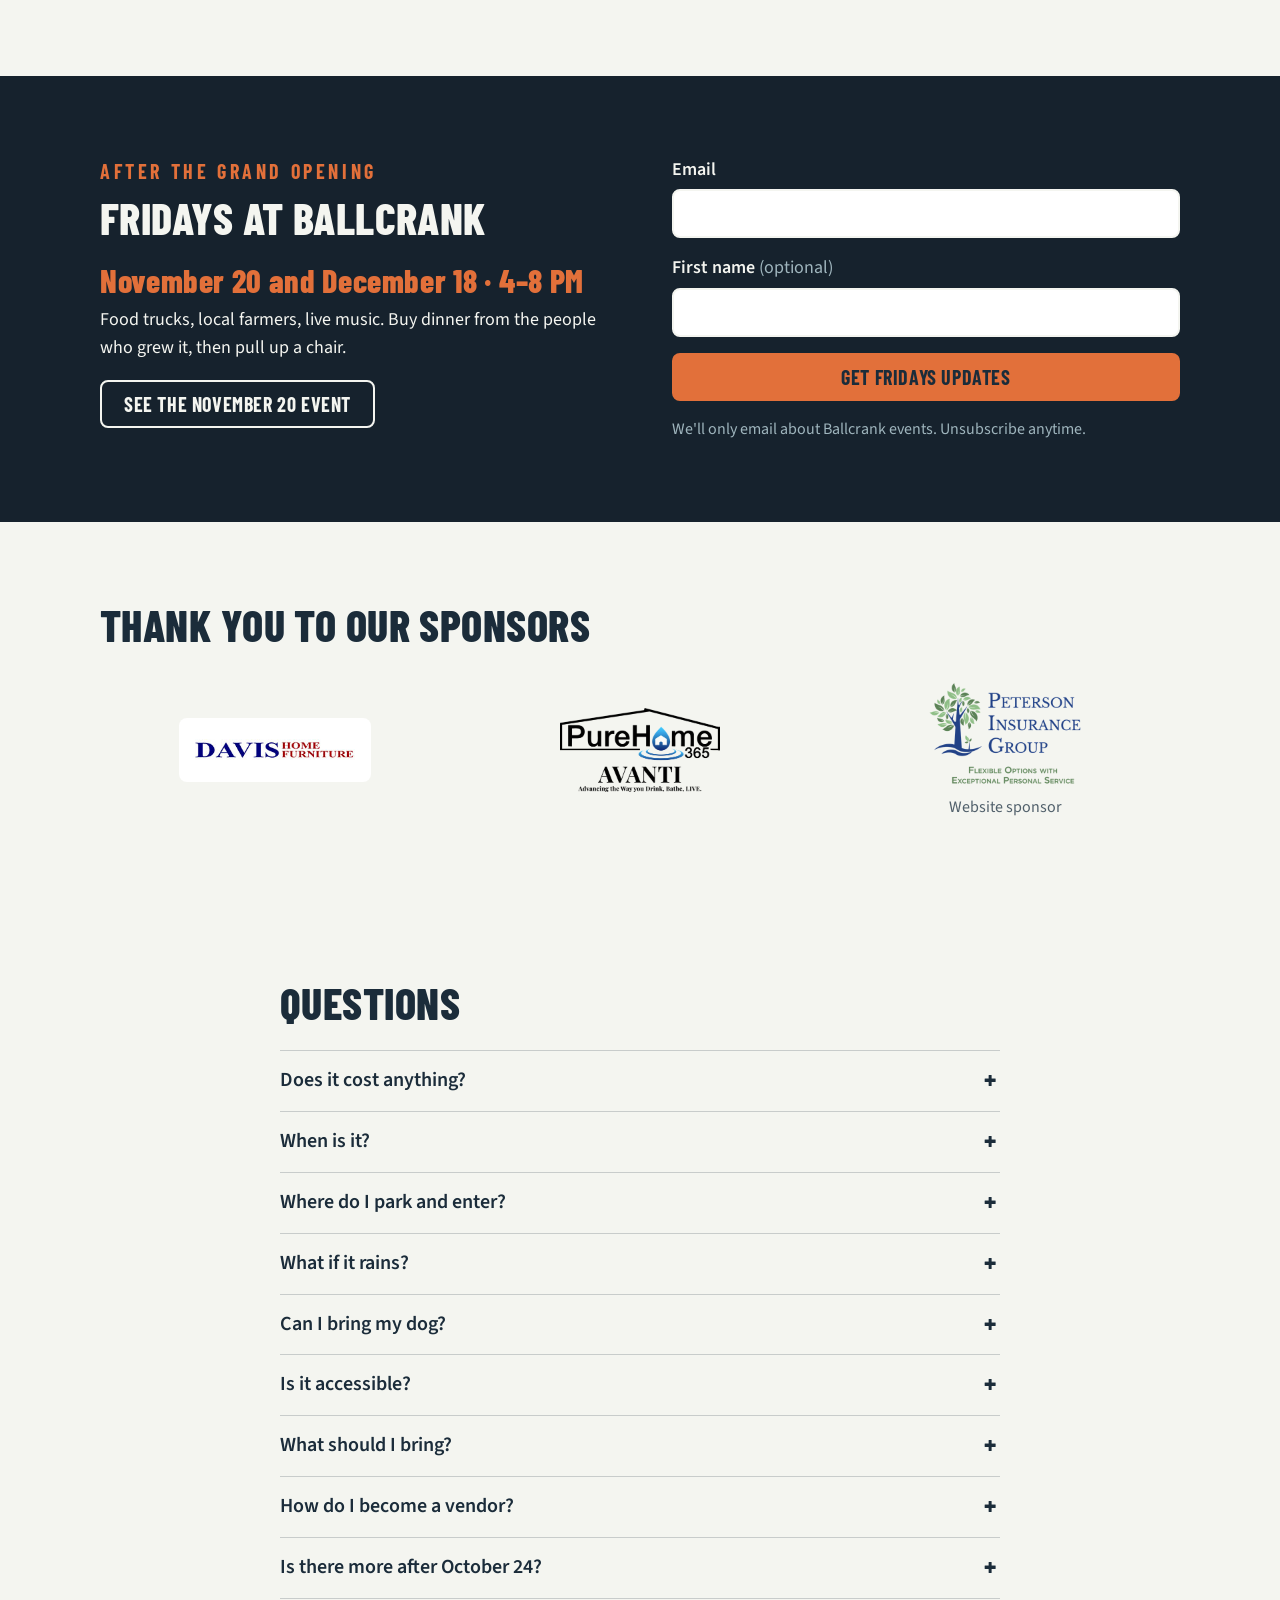
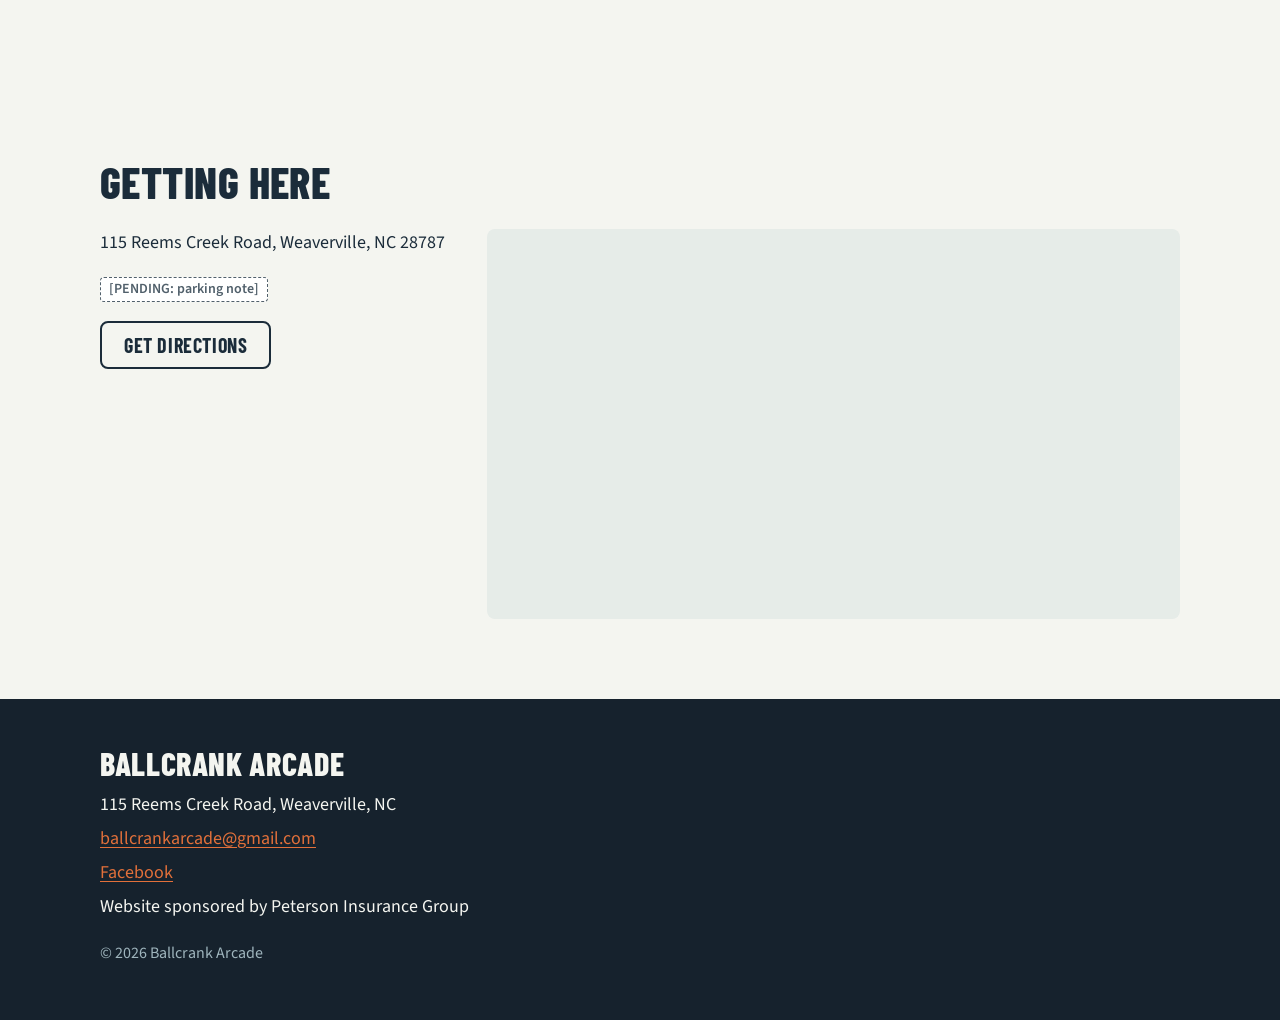
==== commit d6f08f26: "Swap hero to grandmother-and-grandbaby photo (campaign signs and bag logo removed, background soften" ====
--- a/index.html
+++ b/index.html
@@ -202,15 +202,15 @@
             <summary class="btn btn-secondary">Add to calendar</summary>
             <div class="cal-menu">
               <a href="/ballcrank-grand-opening.ics" download data-track="calendar_add">Apple or Outlook (.ics)</a>
-              <a href="https://calendar.google.com/calendar/render?action=TEMPLATE&amp;text=Ballcrank+Arcade+Grand+Opening+%2B+Community+Day&amp;dates=20261024T190000Z%2F20261024T230000Z&amp;location=115+Reems+Creek+Road%2C+Weaverville%2C+NC+28787" target="_blank" rel="noopener" data-track="calendar_add">Google Calendar</a>
+              <a href="https://calendar.google.com/calendar/render?action=TEMPLATE&amp;text=Ballcrank+Arcade+Grand+Opening+%2B+Community+Market&amp;dates=20261024T190000Z%2F20261024T230000Z&amp;location=115+Reems+Creek+Road%2C+Weaverville%2C+NC+28787" target="_blank" rel="noopener" data-track="calendar_add">Google Calendar</a>
             </div>
           </details>
           <a class="btn btn-secondary" href="https://www.google.com/maps/dir/?api=1&amp;destination=115+Reems+Creek+Road%2C+Weaverville%2C+NC+28787" target="_blank" rel="noopener" data-track="directions_click">Get directions</a>
         </div>
         </div>
         <picture class="hero-photo">
-          <source srcset="/assets/img/hero-kids.webp" type="image/webp">
-          <img src="/assets/img/hero-kids.jpg" alt="Children gathered around a craft table under a canopy tent at an outdoor community market" width="1024" height="638" fetchpriority="high">
+          <source srcset="/assets/img/hero-family.webp" type="image/webp">
+          <img src="/assets/img/hero-family.jpg" alt="A smiling grandmother relaxing in a lawn chair at an outdoor market with her granddaughter asleep on her chest" width="768" height="768" fetchpriority="high">
         </picture>
       </div>
       <svg class="mountains" viewBox="0 0 1440 280" preserveAspectRatio="xMidYMax slice" aria-hidden="true" focusable="false">
@@ -321,7 +321,7 @@
         <ul class="sponsors">
           <!-- PENDING (open item 8): high-res logos for Davis and Pure Home 365. -->
           <li><a class="sponsor-card" href="https://www.davishomefurniture.com/" target="_blank" rel="noopener"><img src="/assets/img/sponsors/davis-home-furniture-logo.jpg" alt="Davis Home Furniture" width="245" height="50" loading="lazy"></a></li>
-          <li><a href="https://purehome365.com/locations/asheville" target="_blank" rel="noopener"><img src="/assets/img/sponsors/purehome365-logo.png" alt="Pure Home 365" width="220" height="56" loading="lazy"></a></li>
+          <li><a href="https://purehome365.com/locations/asheville" target="_blank" rel="noopener"><img src="/assets/img/sponsors/purehome365-logo.png" alt="Pure Home 365 Avanti" width="480" height="251" loading="lazy"></a></li>
           <li>
             <a href="https://www.petersoninsurance.group/" target="_blank" rel="noopener"><img src="/assets/img/sponsors/peterson-insurance-group-logo.png" alt="Peterson Insurance Group" width="480" height="320" loading="lazy"></a>
             <span class="sponsor-note">Website sponsor</span>
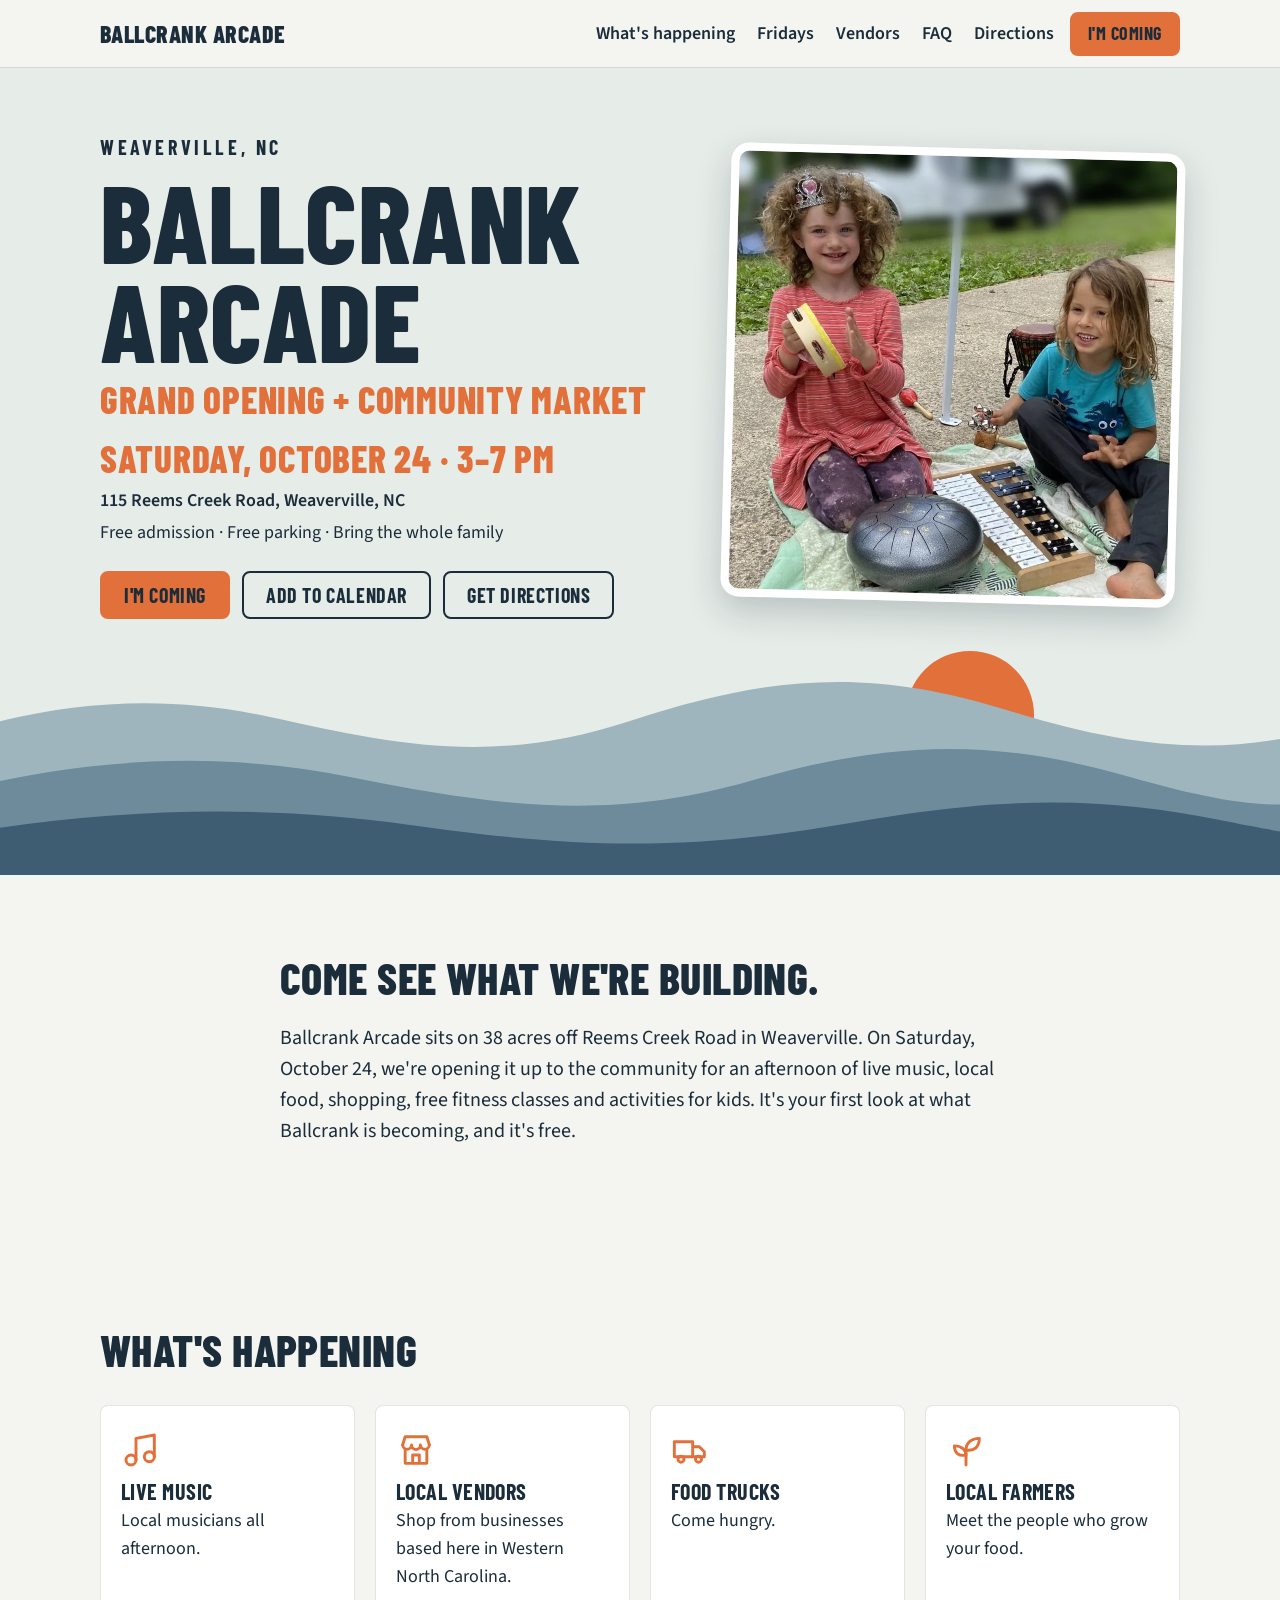
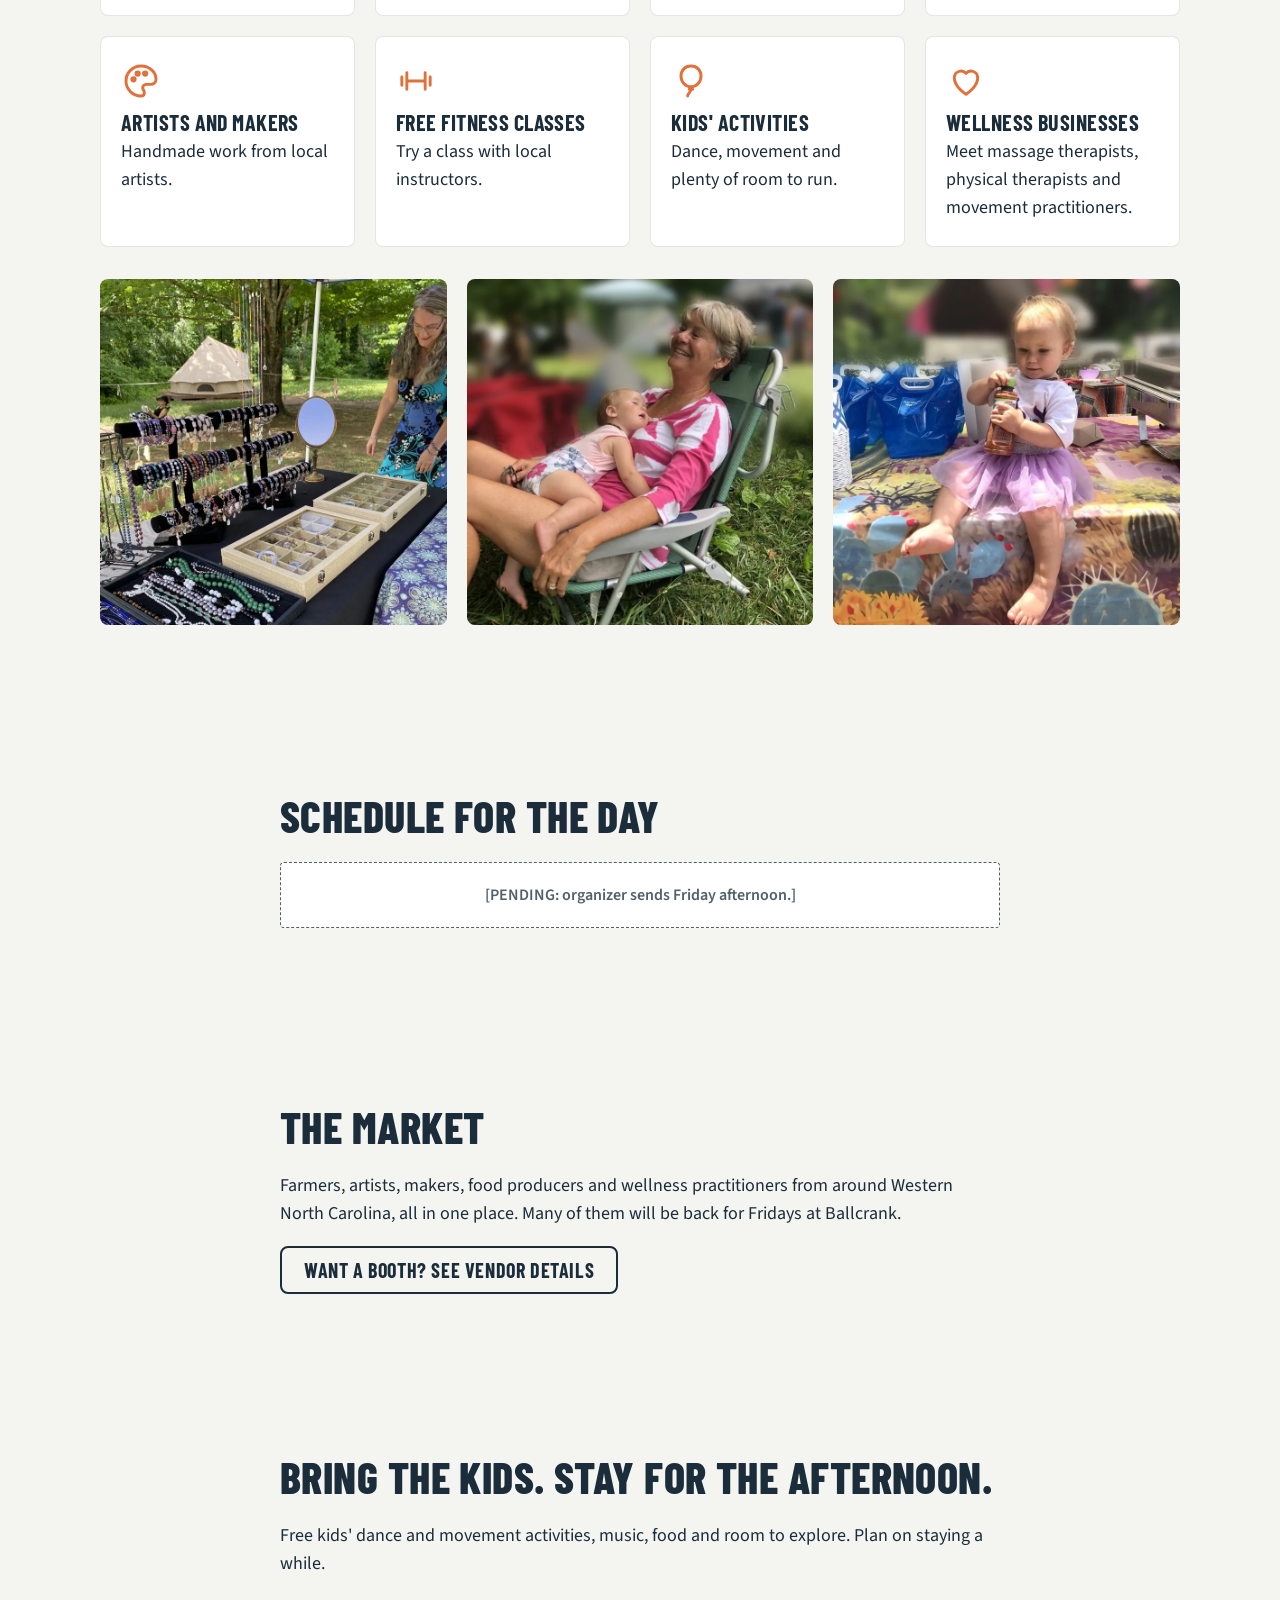
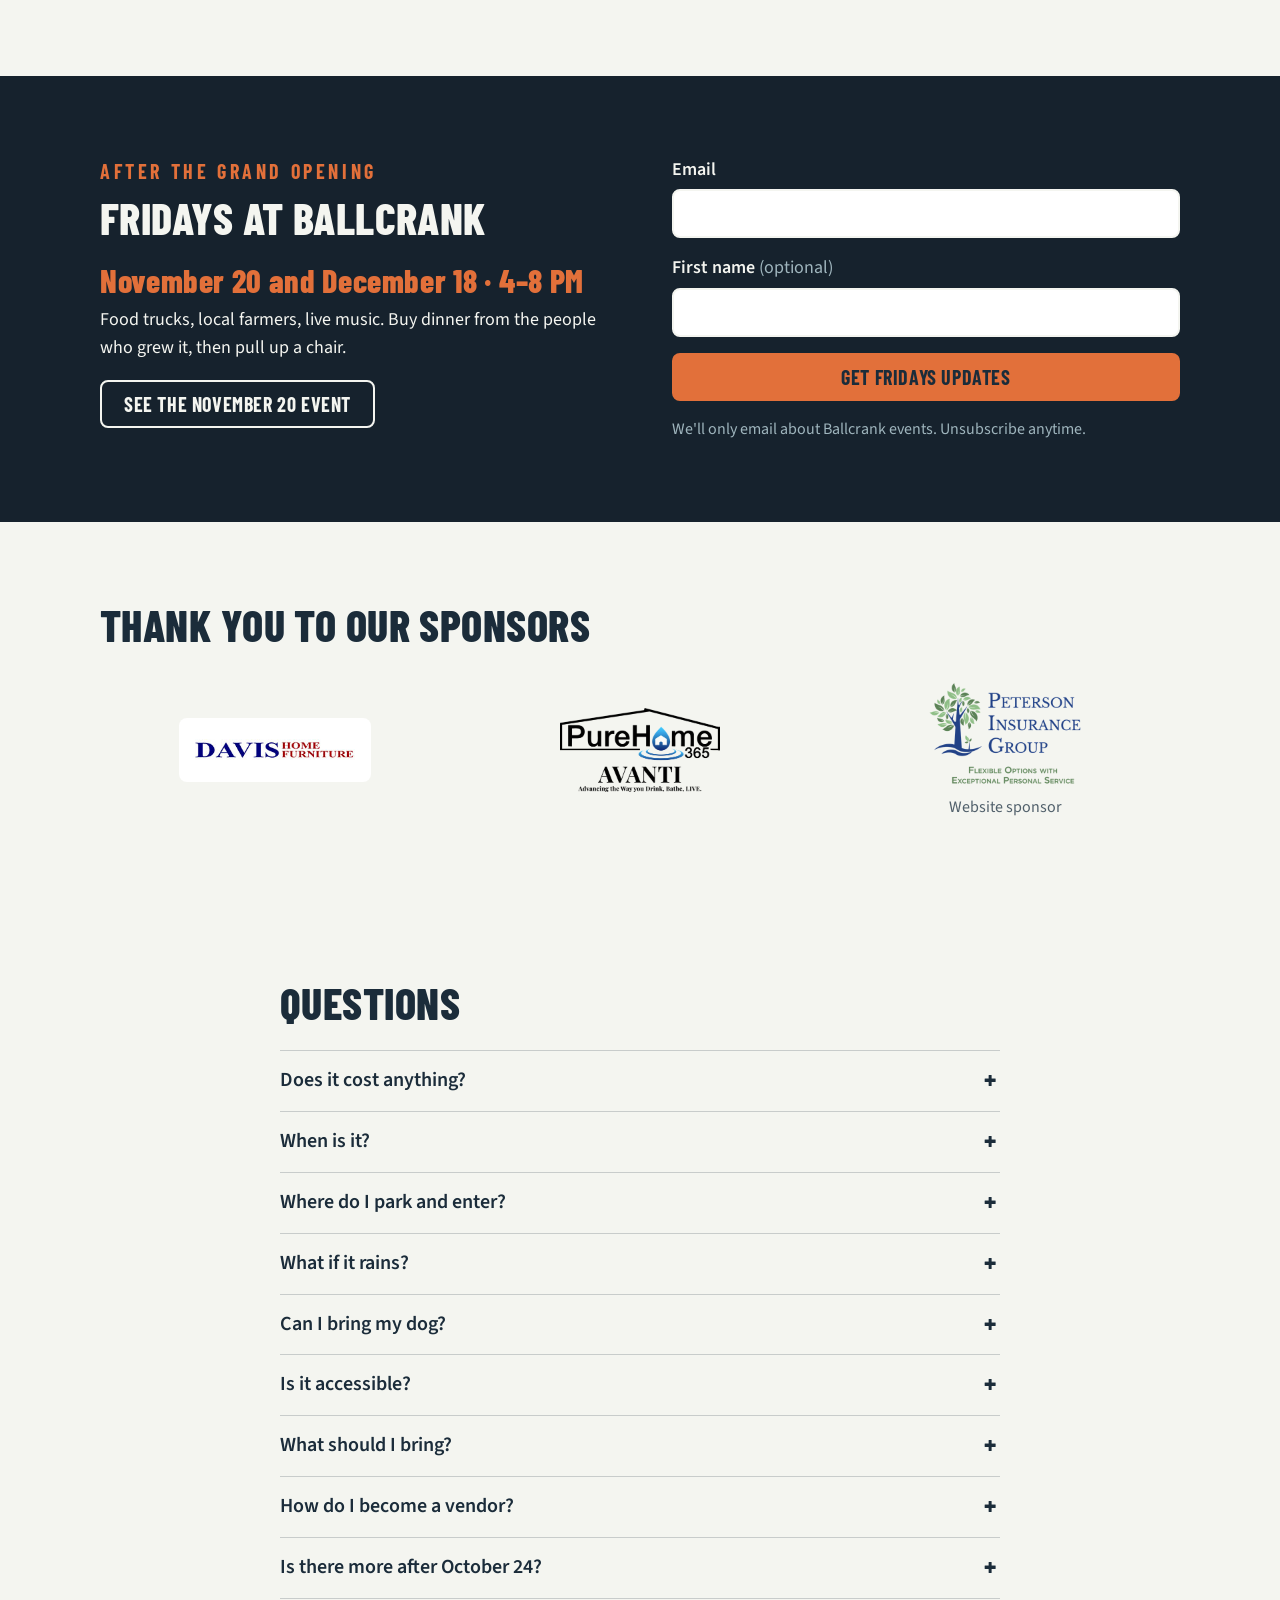
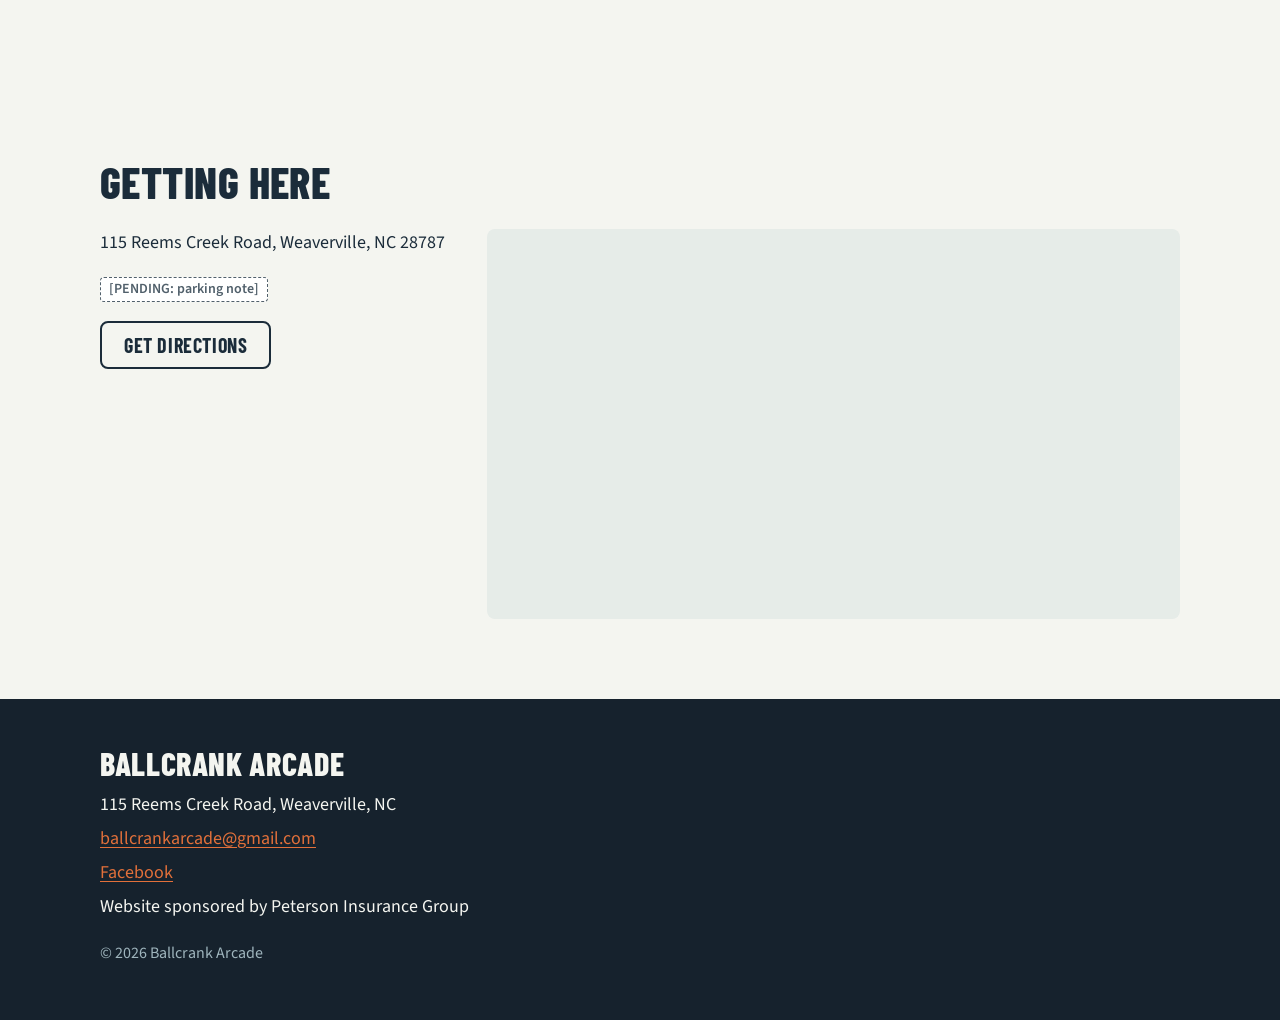
==== commit 0fb9da3e: "Hero: kids with instruments (Maverick's truck removed); grandma photo moves to strip; Nourish Togo s" ====
--- a/index.html
+++ b/index.html
@@ -209,8 +209,8 @@
         </div>
         </div>
         <picture class="hero-photo">
-          <source srcset="/assets/img/hero-family.webp" type="image/webp">
-          <img src="/assets/img/hero-family.jpg" alt="A smiling grandmother relaxing in a lawn chair at an outdoor market with her granddaughter asleep on her chest" width="768" height="768" fetchpriority="high">
+          <source srcset="/assets/img/hero-music.webp" type="image/webp">
+          <img src="/assets/img/hero-music.jpg" alt="Two smiling children sitting on a quilt playing a tambourine, xylophone and drums at an outdoor market" width="768" height="768" fetchpriority="high">
         </picture>
       </div>
       <svg class="mountains" viewBox="0 0 1440 280" preserveAspectRatio="xMidYMax slice" aria-hidden="true" focusable="false">
@@ -252,7 +252,7 @@
         <!-- Photo strip: three real photos from Ashley's approved set (Oct 2), cropped 1:1. -->
         <div class="photo-strip">
           <picture><source srcset="/assets/img/strip-market.webp" type="image/webp"><img class="photo" src="/assets/img/strip-market.jpg" alt="A vendor arranging handmade bracelets and necklaces on her table at an outdoor market" width="768" height="768" loading="lazy"></picture>
-          <picture><source srcset="/assets/img/strip-music.webp" type="image/webp"><img class="photo" src="/assets/img/strip-music.jpg" alt="Two smiling children sitting on a quilt playing a tambourine, xylophone and drums" width="768" height="768" loading="lazy"></picture>
+          <picture><source srcset="/assets/img/strip-grandma.webp" type="image/webp"><img class="photo" src="/assets/img/strip-grandma.jpg" alt="A smiling grandmother relaxing in a lawn chair at an outdoor market with her grandbaby asleep on her chest" width="768" height="768" loading="lazy"></picture>
           <picture><source srcset="/assets/img/strip-family.webp" type="image/webp"><img class="photo" src="/assets/img/strip-family.jpg" alt="A toddler in a purple tutu sitting on a vendor's table at an outdoor market" width="768" height="768" loading="lazy"></picture>
         </div>
       </div>
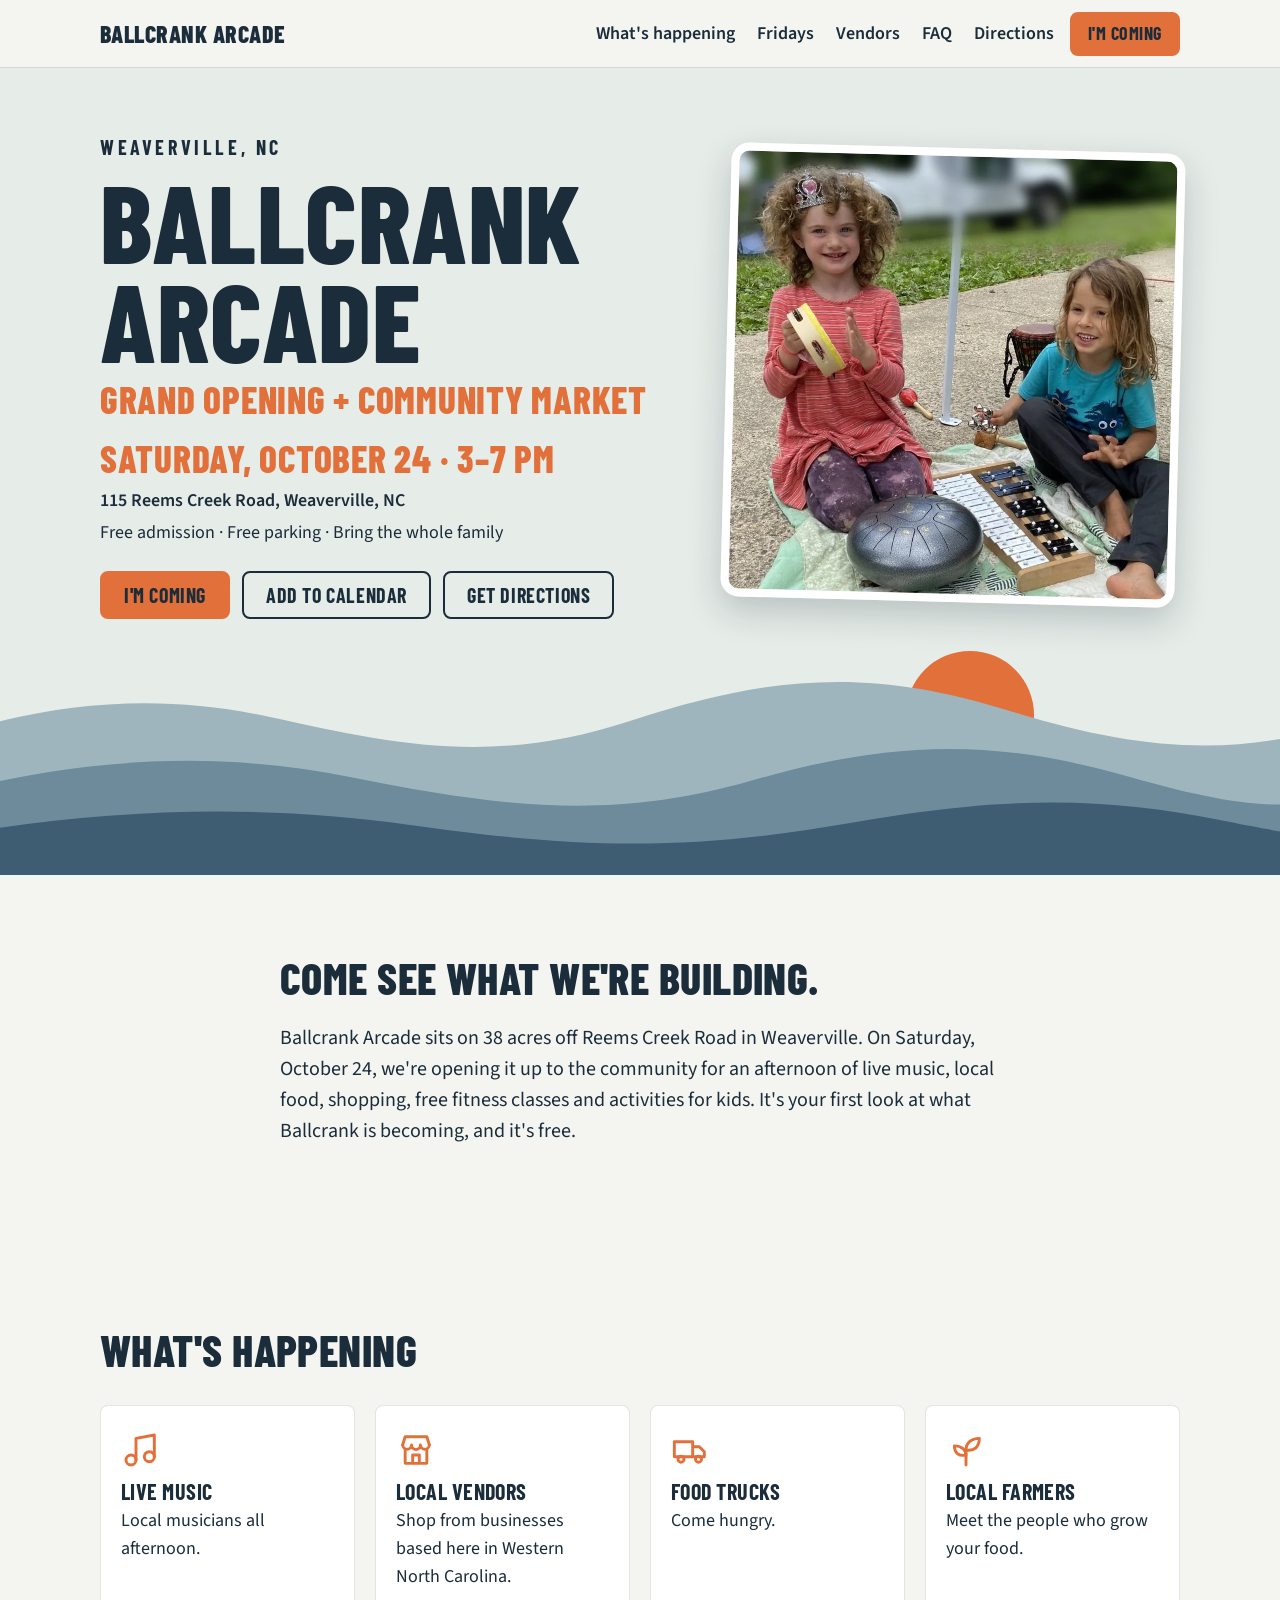
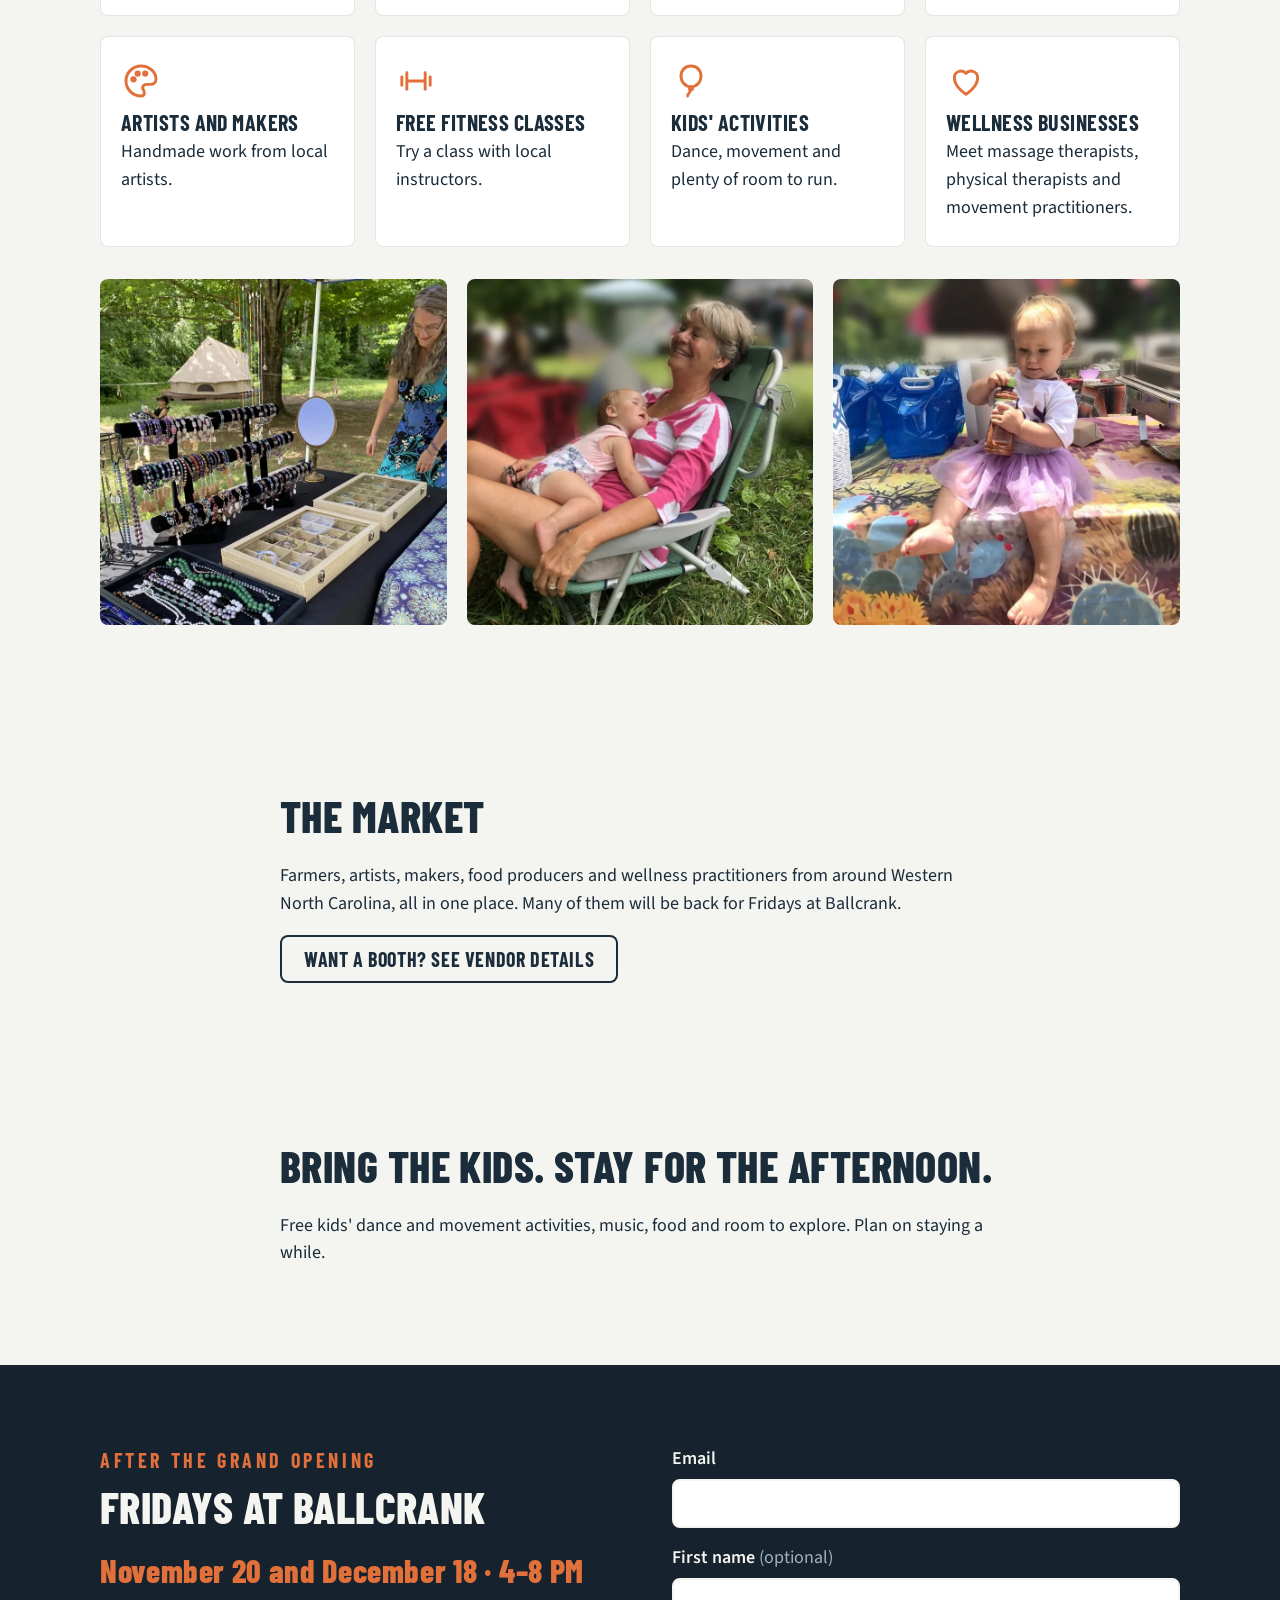
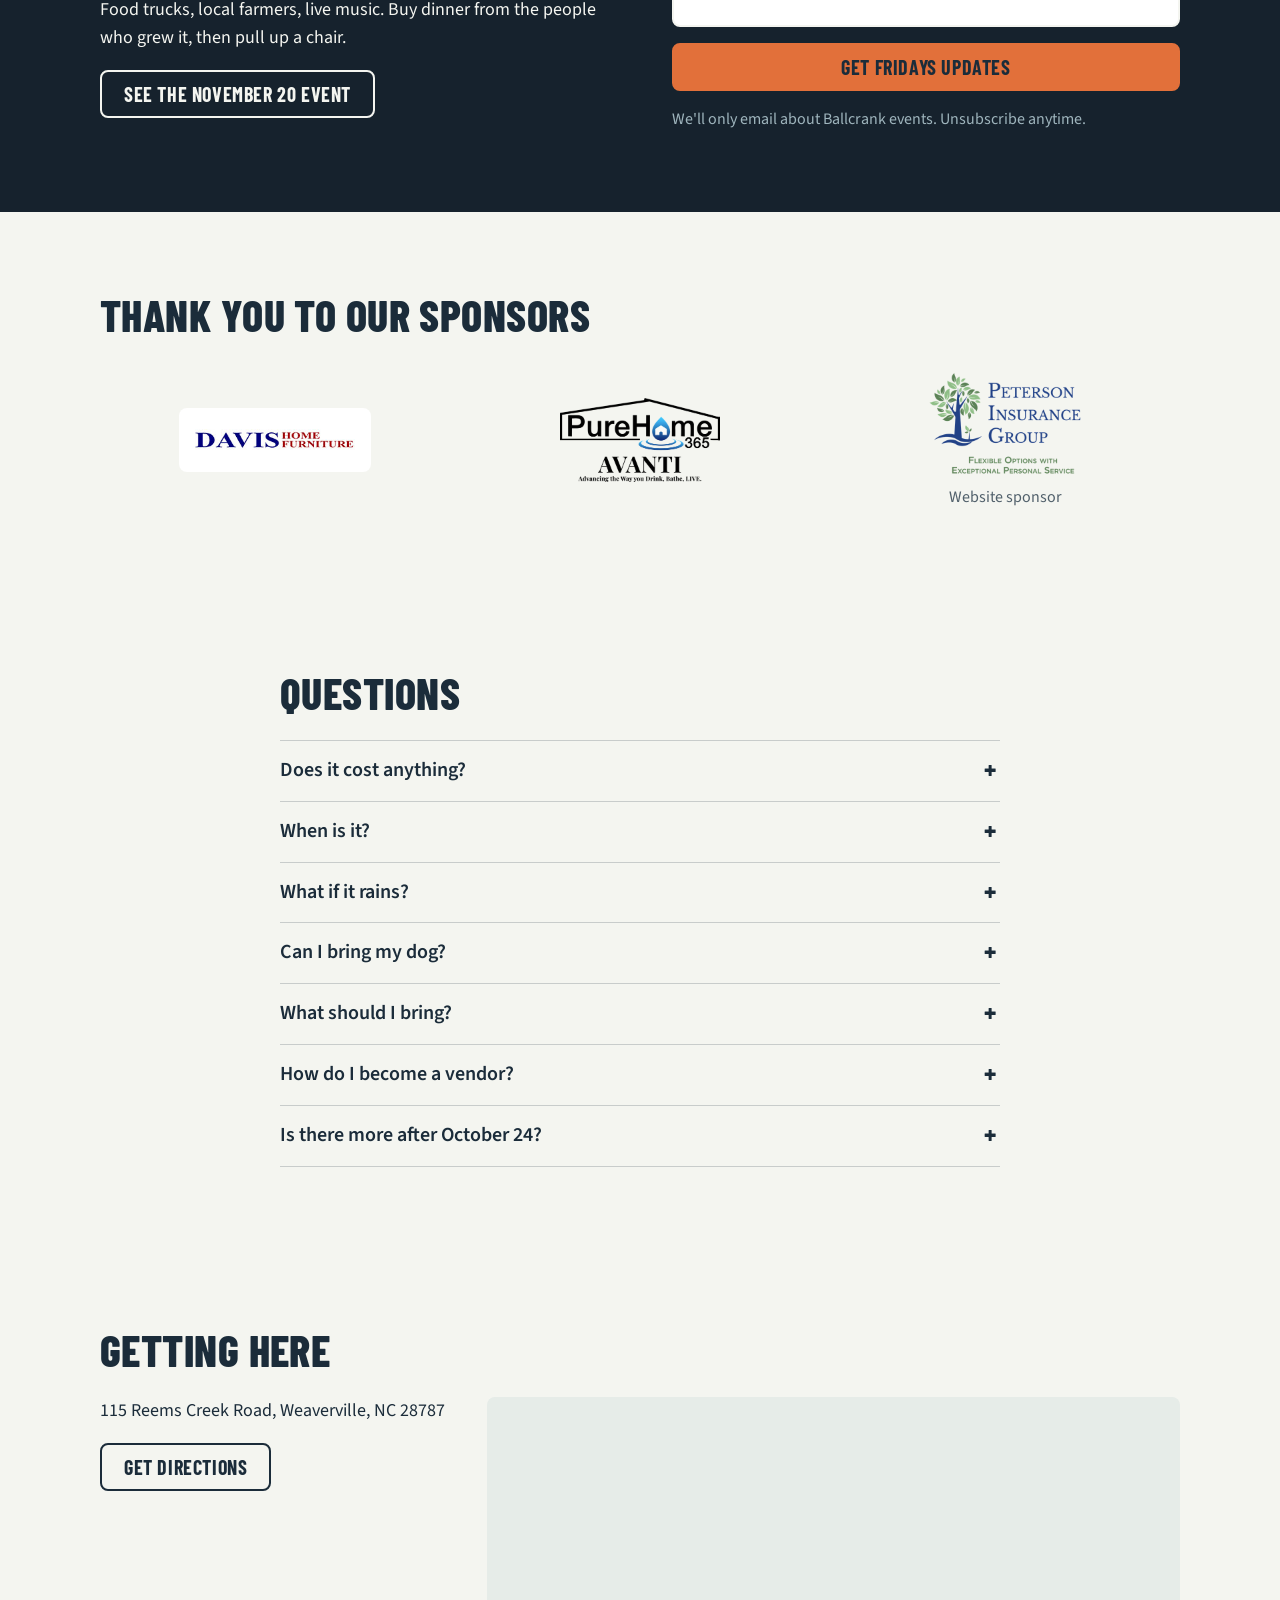
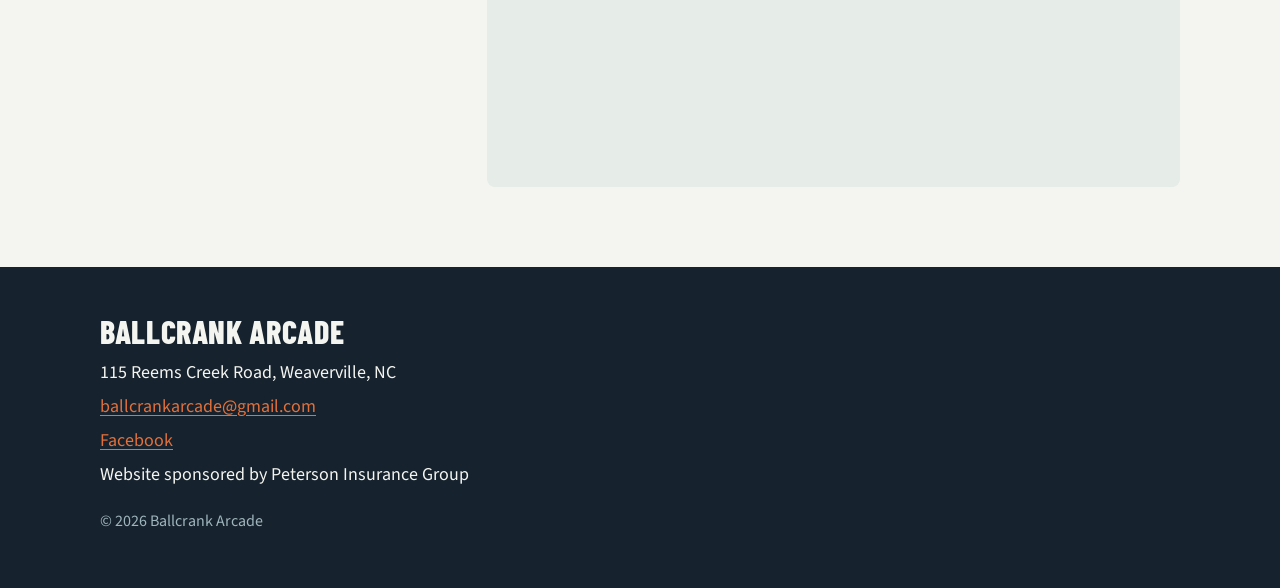
==== commit 201b1837: "Domain cutover: ballcrankarcade.com URLs, noindex off (kept on thanks/404), robots + sitemap, netlif" ====
--- a/index.html
+++ b/index.html
@@ -5,22 +5,19 @@
   <meta name="viewport" content="width=device-width, initial-scale=1">
   <title>Ballcrank Grand Opening, Oct 24 | Weaverville, NC</title>
   <meta name="description" content="Free Grand Opening + Community Market at Ballcrank Arcade in Weaverville, NC. Saturday, Oct 24, 3–7 PM. Live music, local vendors, food trucks, kids' activities.">
-  <!-- NOINDEX: on every page until the final domain is live. Remove at domain cutover (Blueprint 4.4). -->
-  <meta name="robots" content="noindex, nofollow">
-  <!-- CUTOVER: canonical and Open Graph URLs point at the Netlify subdomain until the domain is connected (Blueprint build step 11). -->
-  <link rel="canonical" href="https://ballcrank.netlify.app/">
+  <link rel="canonical" href="https://ballcrankarcade.com/">
   <meta property="og:type" content="website">
   <meta property="og:site_name" content="Ballcrank Arcade">
   <meta property="og:title" content="Ballcrank Grand Opening, Oct 24 | Weaverville, NC">
-  <meta property="og:url" content="https://ballcrank.netlify.app/">
-  <meta property="og:image" content="https://ballcrank.netlify.app/assets/img/share.png">
+  <meta property="og:url" content="https://ballcrankarcade.com/">
+  <meta property="og:image" content="https://ballcrankarcade.com/assets/img/share.png">
   <meta property="og:image:width" content="1200">
   <meta property="og:image:height" content="630">
   <meta property="og:description" content="Free Grand Opening + Community Market at Ballcrank Arcade in Weaverville, NC. Saturday, Oct 24, 3–7 PM. Live music, local vendors, food trucks, kids' activities.">
   <meta name="twitter:description" content="Free Grand Opening + Community Market at Ballcrank Arcade in Weaverville, NC. Saturday, Oct 24, 3–7 PM. Live music, local vendors, food trucks, kids' activities.">
   <meta name="twitter:card" content="summary_large_image">
   <meta name="twitter:title" content="Ballcrank Grand Opening, Oct 24 | Weaverville, NC">
-  <meta name="twitter:image" content="https://ballcrank.netlify.app/assets/img/share.png">
+  <meta name="twitter:image" content="https://ballcrankarcade.com/assets/img/share.png">
   <link rel="icon" type="image/png" sizes="32x32" href="/favicon-32.png">
   <link rel="apple-touch-icon" sizes="180x180" href="/apple-touch-icon.png">
   <link rel="preconnect" href="https://fonts.googleapis.com">
@@ -60,19 +57,19 @@
         }
       },
       "image": [
-        "https://ballcrank.netlify.app/assets/img/share.png"
+        "https://ballcrankarcade.com/assets/img/share.png"
       ],
       "organizer": {
         "@type": "Organization",
         "name": "Ballcrank Arcade",
-        "url": "https://ballcrank.netlify.app/"
+        "url": "https://ballcrankarcade.com/"
       },
       "offers": {
         "@type": "Offer",
         "price": "0",
         "priceCurrency": "USD",
         "availability": "https://schema.org/InStock",
-        "url": "https://ballcrank.netlify.app/"
+        "url": "https://ballcrankarcade.com/"
       }
     },
     {
@@ -101,19 +98,19 @@
         }
       },
       "image": [
-        "https://ballcrank.netlify.app/assets/img/share.png"
+        "https://ballcrankarcade.com/assets/img/share.png"
       ],
       "organizer": {
         "@type": "Organization",
         "name": "Ballcrank Arcade",
-        "url": "https://ballcrank.netlify.app/"
+        "url": "https://ballcrankarcade.com/"
       },
       "offers": {
         "@type": "Offer",
         "price": "0",
         "priceCurrency": "USD",
         "availability": "https://schema.org/InStock",
-        "url": "https://ballcrank.netlify.app/#fridays"
+        "url": "https://ballcrankarcade.com/#fridays"
       }
     },
     {
@@ -142,19 +139,19 @@
         }
       },
       "image": [
-        "https://ballcrank.netlify.app/assets/img/share.png"
+        "https://ballcrankarcade.com/assets/img/share.png"
       ],
       "organizer": {
         "@type": "Organization",
         "name": "Ballcrank Arcade",
-        "url": "https://ballcrank.netlify.app/"
+        "url": "https://ballcrankarcade.com/"
       },
       "offers": {
         "@type": "Offer",
         "price": "0",
         "priceCurrency": "USD",
         "availability": "https://schema.org/InStock",
-        "url": "https://ballcrank.netlify.app/#fridays"
+        "url": "https://ballcrankarcade.com/#fridays"
       }
     }
   ]
@@ -261,7 +258,7 @@
     <!-- Section D: Schedule. PENDING (open item 4, due Fri Oct 2). If no schedule by launch, delete this
          section and leave the nav link hidden. When it arrives: fill the <dl>, remove the placeholder,
          and unhide the Schedule nav link on every page. -->
-    <section class="section" id="schedule" data-pending>
+    <section class="section" id="schedule" data-pending hidden>
       <div class="wrap narrow">
         <h2>Schedule for the day</h2>
         <p class="pending pending-block">[PENDING: organizer sends Friday afternoon.]</p>
@@ -338,11 +335,11 @@
           <details><summary><h3>Does it cost anything?</h3></summary><div class="answer"><p>No. Admission and parking are free.</p></div></details>
           <details><summary><h3>When is it?</h3></summary><div class="answer"><p>Saturday, October 24, 3–7 PM.</p></div></details>
           <!-- PENDING (open item 5): delete this item if still unanswered at launch. -->
-          <details data-pending><summary><h3>Where do I park and enter?</h3></summary><div class="answer"><p><span class="pending">[PENDING]</span></p></div></details>
+          <details data-pending hidden><summary><h3>Where do I park and enter?</h3></summary><div class="answer"><p><span class="pending">[PENDING]</span></p></div></details>
           <details><summary><h3>What if it rains?</h3></summary><div class="answer"><p>We're on, rain or shine.</p></div></details>
           <details><summary><h3>Can I bring my dog?</h3></summary><div class="answer"><p>Yes. Dogs are welcome on a leash, outside only.</p></div></details>
           <!-- PENDING (open item 5): delete this item if still unanswered at launch. -->
-          <details data-pending><summary><h3>Is it accessible?</h3></summary><div class="answer"><p><span class="pending">[PENDING]</span></p></div></details>
+          <details data-pending hidden><summary><h3>Is it accessible?</h3></summary><div class="answer"><p><span class="pending">[PENDING]</span></p></div></details>
           <details><summary><h3>What should I bring?</h3></summary><div class="answer"><p>Bring a refillable water bottle for the Pure Home hydration station, a chair, and a payment method for food and shopping.</p></div></details>
           <details><summary><h3>How do I become a vendor?</h3></summary><div class="answer"><p>Booth details and the application are on the <a href="/vendors/">vendors page</a>.</p></div></details>
           <details><summary><h3>Is there more after October 24?</h3></summary><div class="answer"><p>Yes. Fridays at Ballcrank is November 20 and December 18, 4–8 PM.</p></div></details>
@@ -358,7 +355,7 @@
           <div>
             <p>115 Reems Creek Road, Weaverville, NC 28787</p>
             <!-- PENDING (open item 5): parking note. Delete if unanswered at launch. -->
-            <p data-pending><span class="pending">[PENDING: parking note]</span></p>
+            <p data-pending hidden><span class="pending">[PENDING: parking note]</span></p>
             <a class="btn btn-secondary" href="https://www.google.com/maps/dir/?api=1&amp;destination=115+Reems+Creek+Road%2C+Weaverville%2C+NC+28787" target="_blank" rel="noopener" data-track="directions_click">Get directions</a>
           </div>
           <iframe class="map" title="Map of 115 Reems Creek Road, Weaverville, NC" loading="lazy" referrerpolicy="no-referrer-when-downgrade" src="https://www.google.com/maps?q=115+Reems+Creek+Road%2C+Weaverville%2C+NC+28787&amp;output=embed"></iframe>
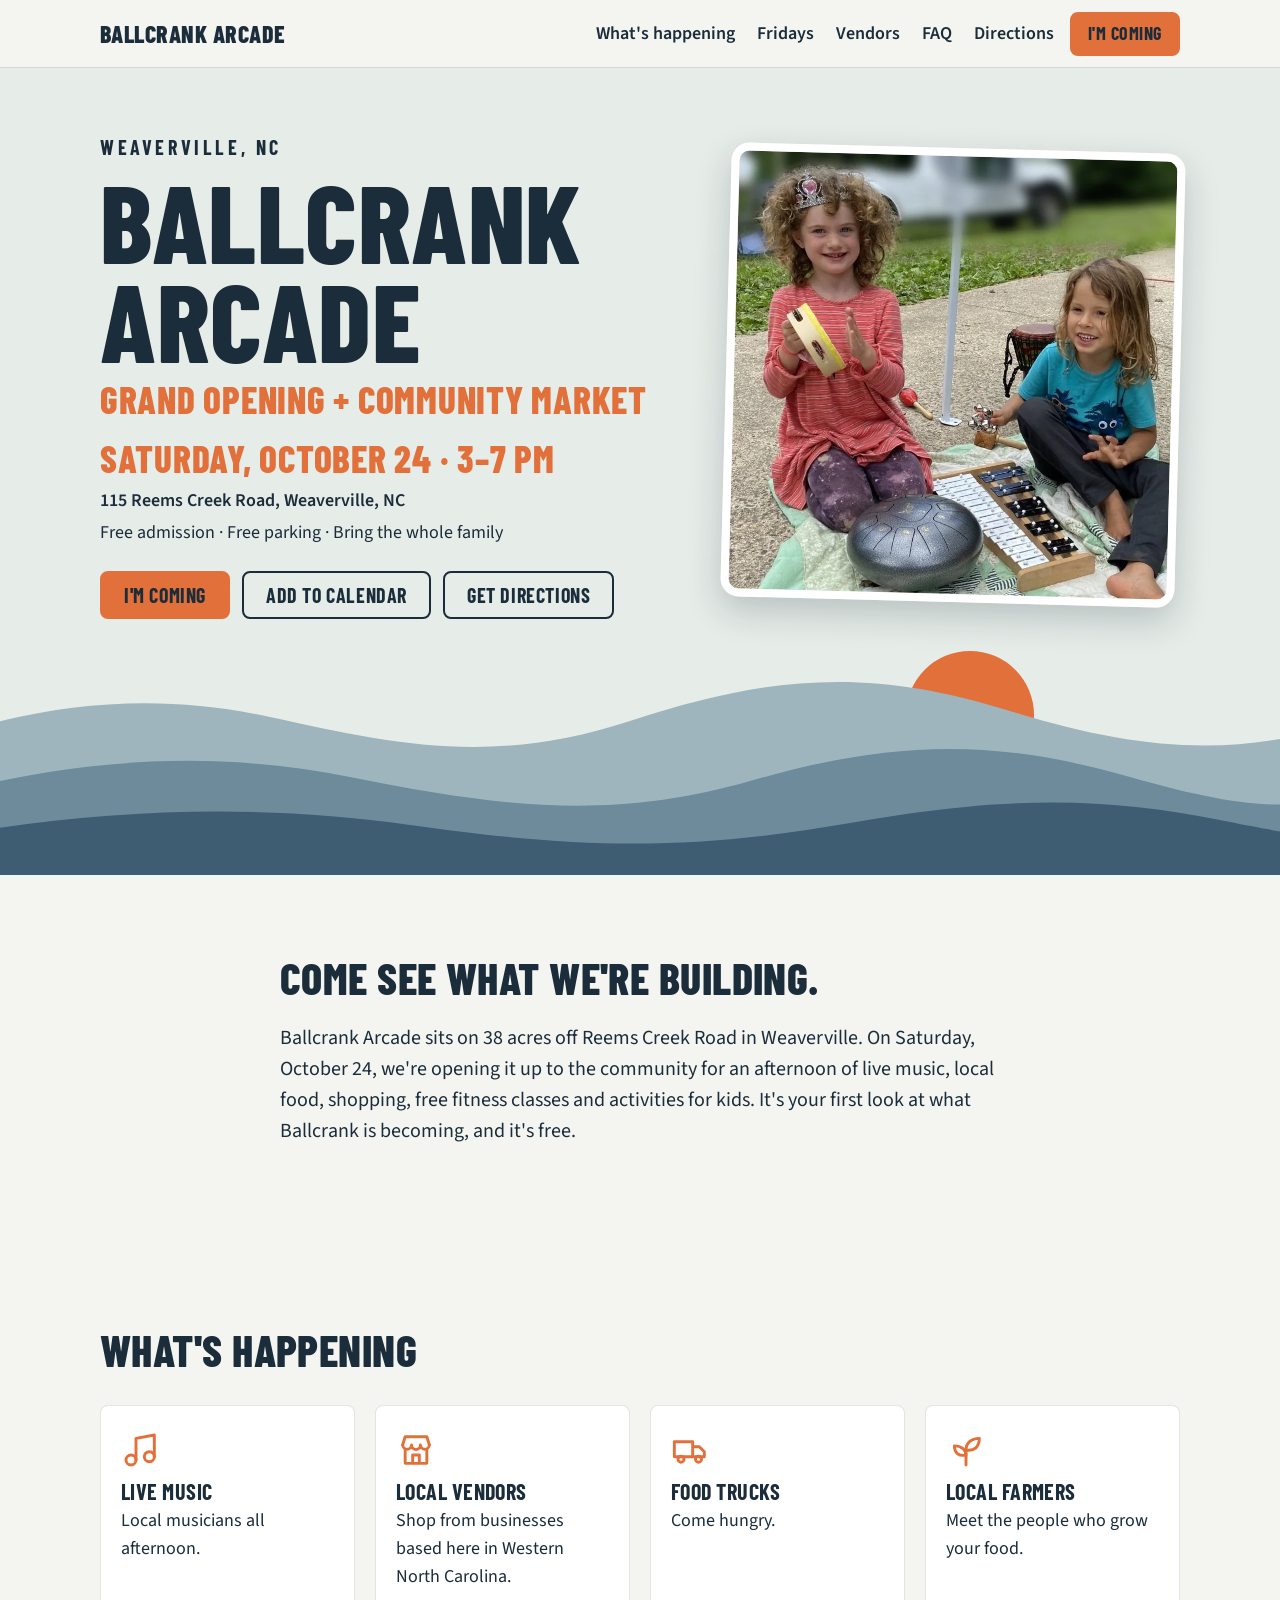
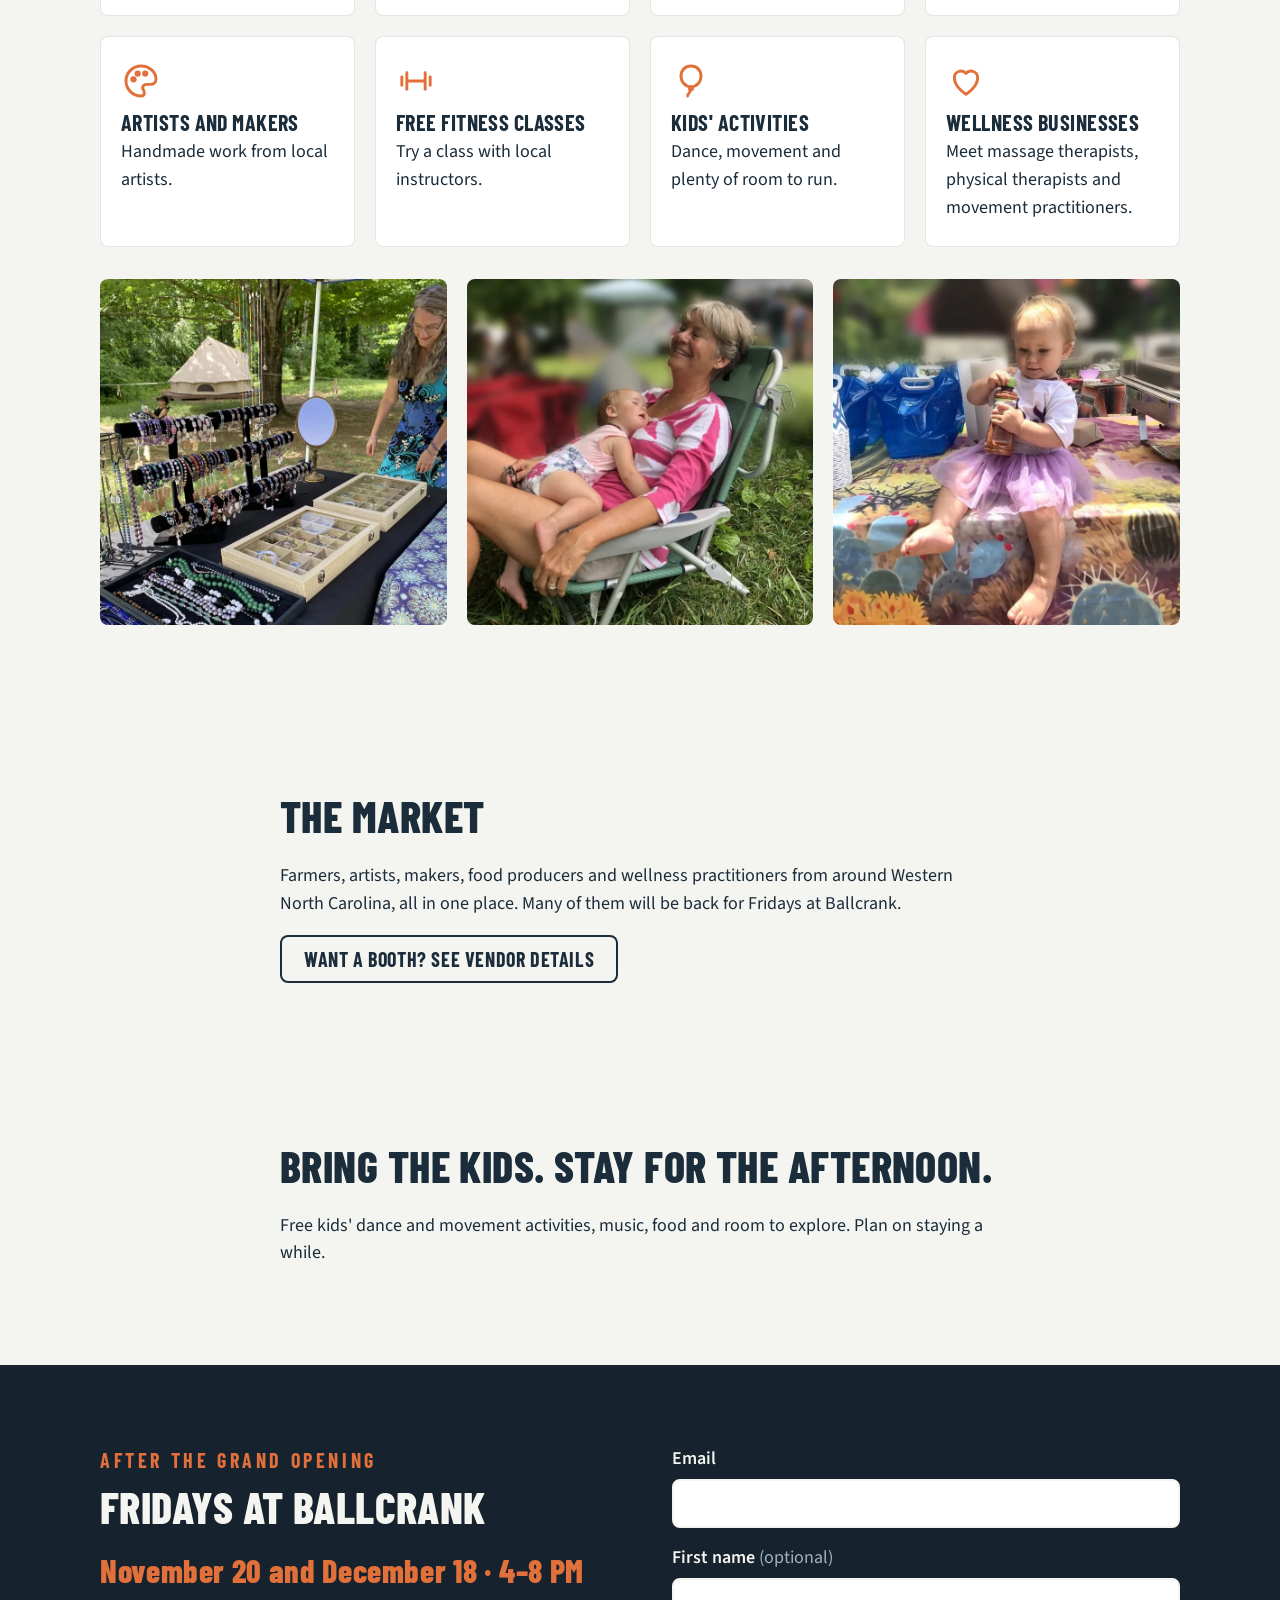
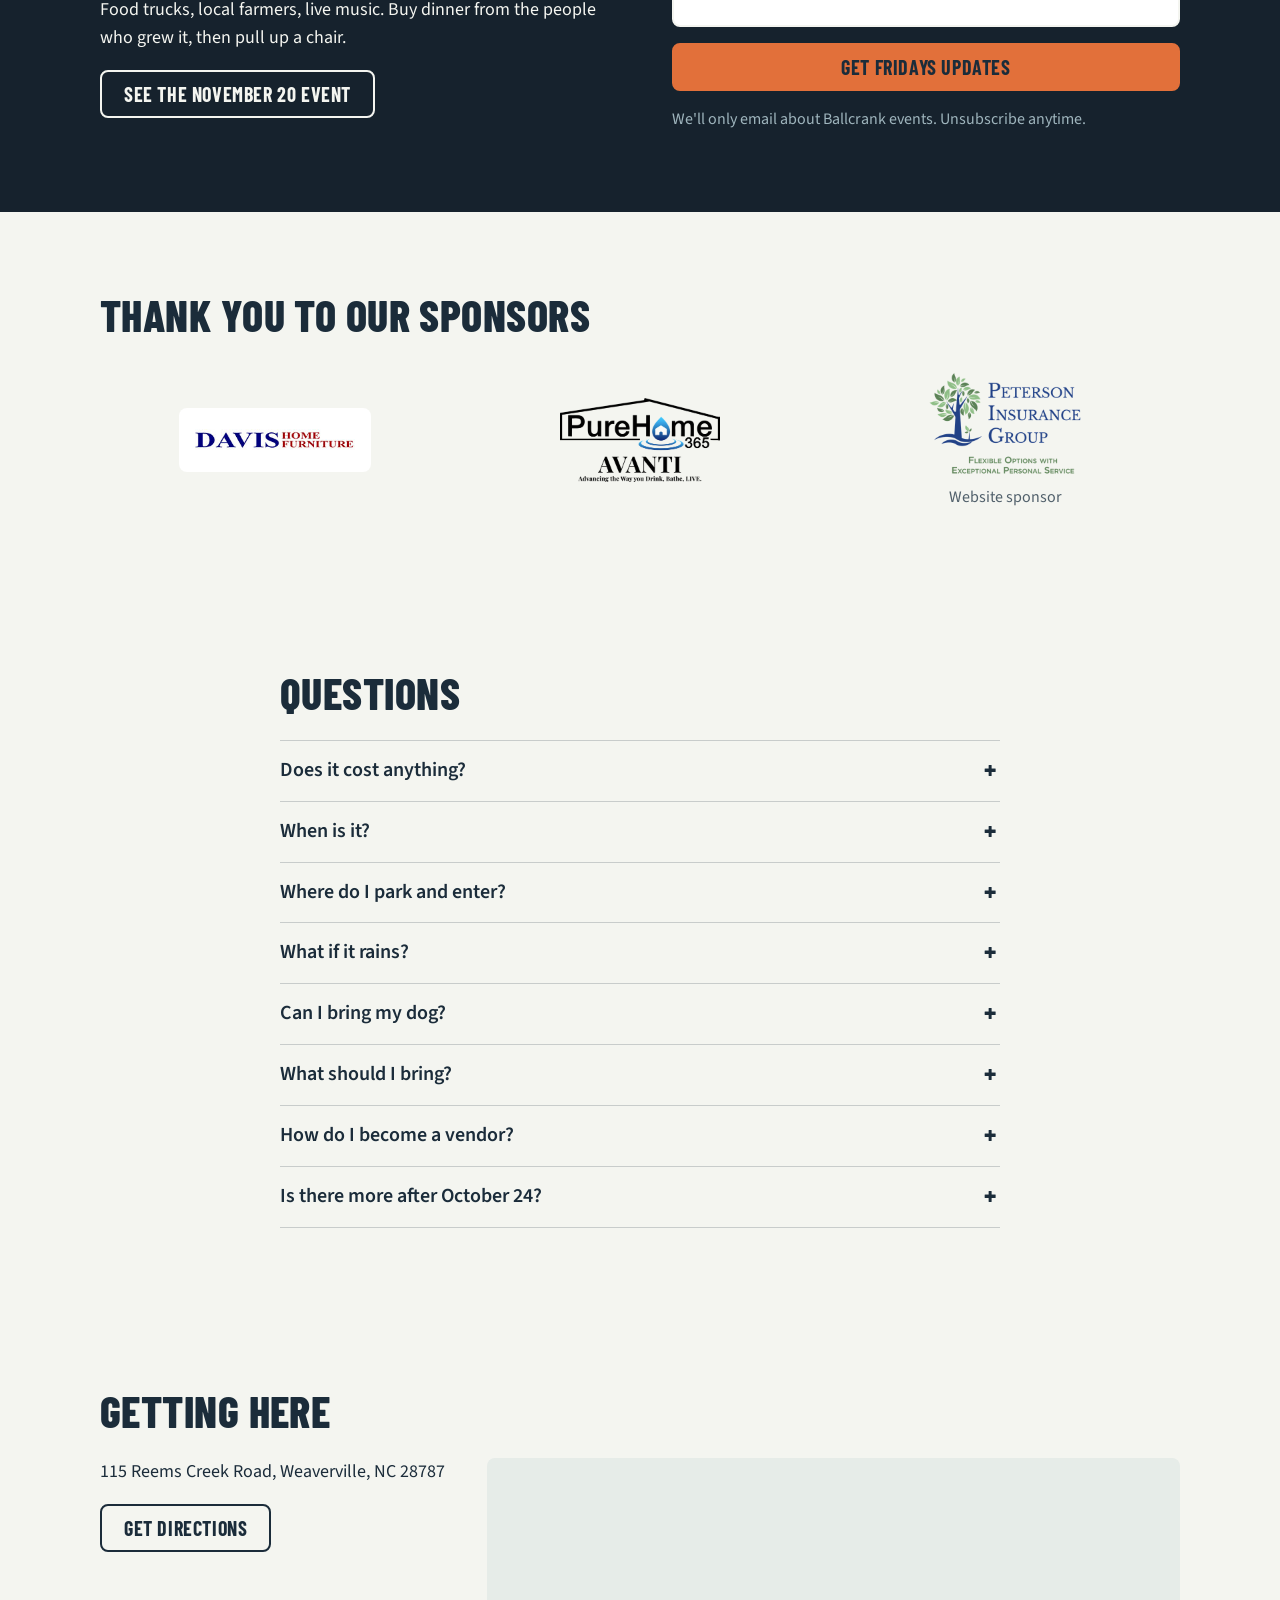
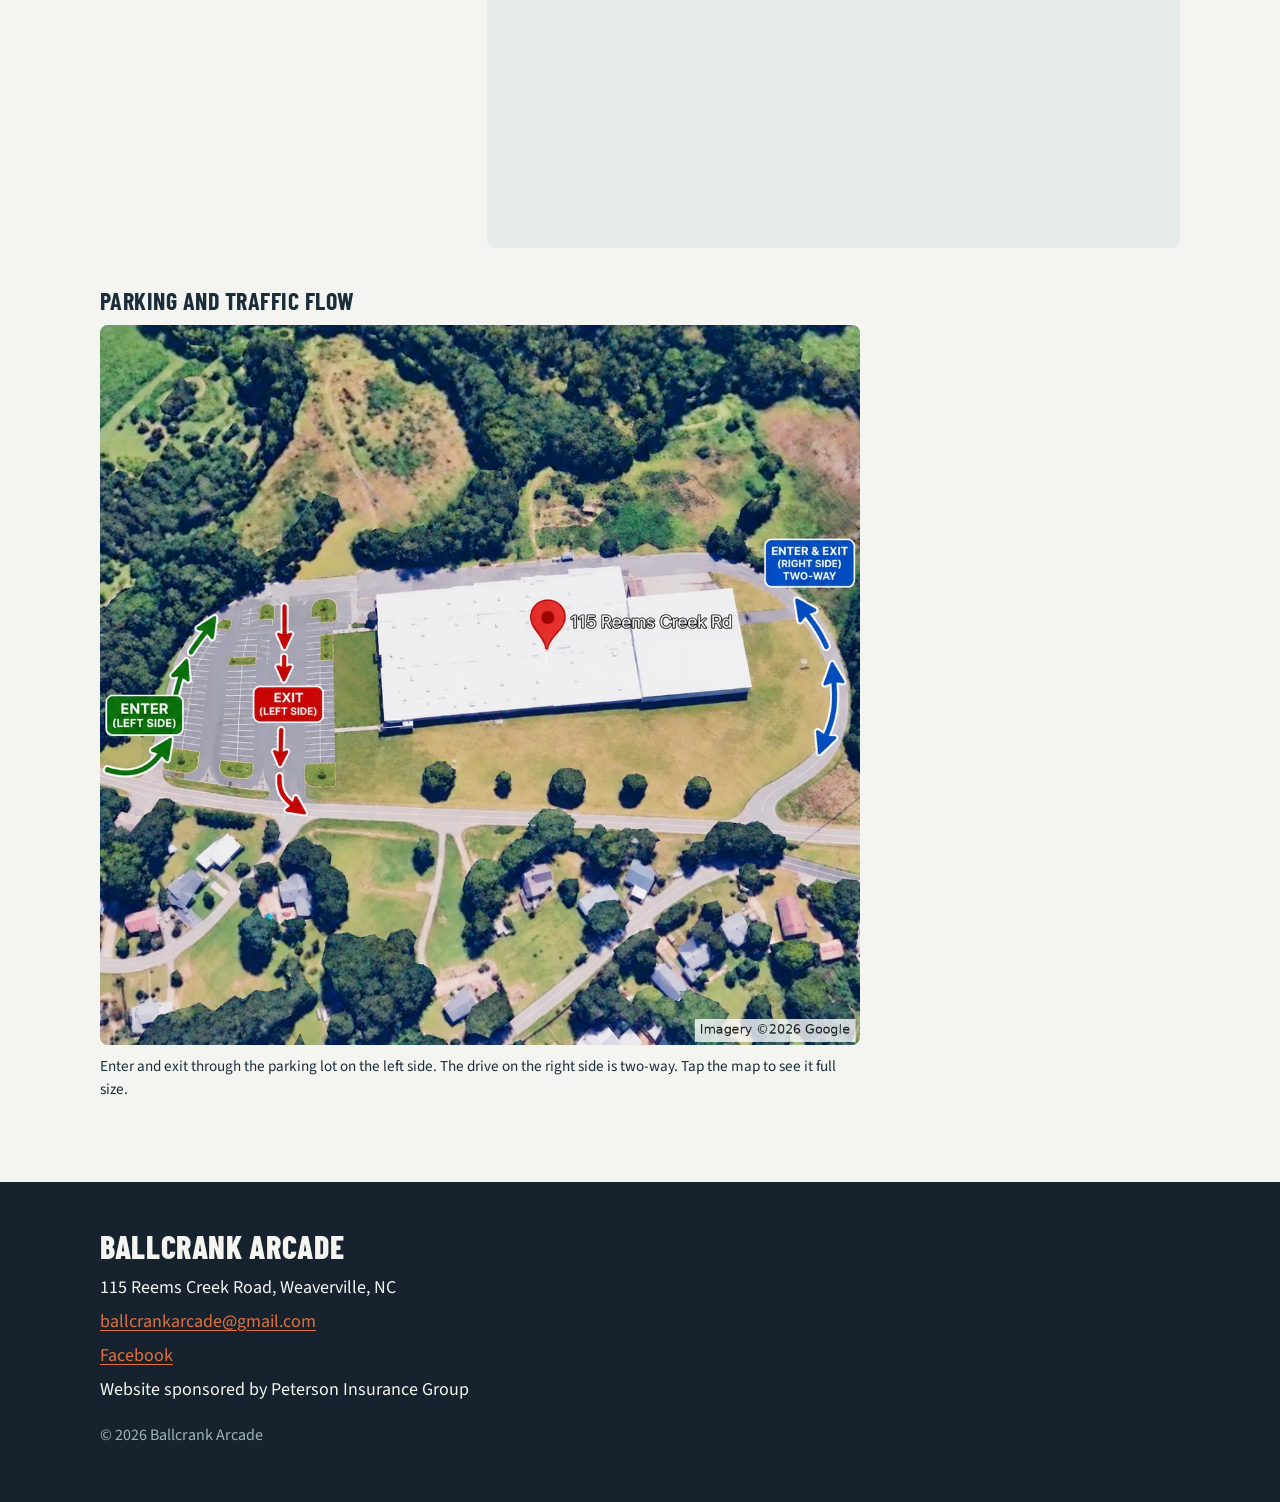
==== commit b728239b: "Parking map in Getting here (Google imagery credit, tap for full size); parking FAQ answered" ====
--- a/index.html
+++ b/index.html
@@ -335,7 +335,7 @@
           <details><summary><h3>Does it cost anything?</h3></summary><div class="answer"><p>No. Admission and parking are free.</p></div></details>
           <details><summary><h3>When is it?</h3></summary><div class="answer"><p>Saturday, October 24, 3–7 PM.</p></div></details>
           <!-- PENDING (open item 5): delete this item if still unanswered at launch. -->
-          <details data-pending hidden><summary><h3>Where do I park and enter?</h3></summary><div class="answer"><p><span class="pending">[PENDING]</span></p></div></details>
+          <details><summary><h3>Where do I park and enter?</h3></summary><div class="answer"><p>Use the parking lot on the left side of the building. See the <a href="#location">parking map under Getting here</a>.</p></div></details>
           <details><summary><h3>What if it rains?</h3></summary><div class="answer"><p>We're on, rain or shine.</p></div></details>
           <details><summary><h3>Can I bring my dog?</h3></summary><div class="answer"><p>Yes. Dogs are welcome on a leash, outside only.</p></div></details>
           <!-- PENDING (open item 5): delete this item if still unanswered at launch. -->
@@ -360,6 +360,11 @@
           </div>
           <iframe class="map" title="Map of 115 Reems Creek Road, Weaverville, NC" loading="lazy" referrerpolicy="no-referrer-when-downgrade" src="https://www.google.com/maps?q=115+Reems+Creek+Road%2C+Weaverville%2C+NC+28787&amp;output=embed"></iframe>
         </div>
+        <figure class="parking-map">
+          <h3>Parking and traffic flow</h3>
+          <a href="/assets/img/parking-map.jpg" target="_blank" rel="noopener"><picture><source srcset="/assets/img/parking-map.webp" type="image/webp"><img src="/assets/img/parking-map.jpg" alt="Aerial map of 115 Reems Creek Road showing the entrance and exit for the parking lot on the left side of the building, and a two-way drive on the right side" width="1200" height="1136" loading="lazy"></picture></a>
+          <figcaption>Enter and exit through the parking lot on the left side. The drive on the right side is two-way. Tap the map to see it full size.</figcaption>
+        </figure>
       </div>
     </section>
 
--- a/assets/css/styles.css
+++ b/assets/css/styles.css
@@ -277,6 +277,9 @@
 /* ---------- Location ---------- */
 .location-grid { display: grid; gap: 24px; margin-top: 24px; }
 @media (min-width: 900px) { .location-grid { grid-template-columns: 1fr 2fr; gap: 40px; } }
+.parking-map { margin: 40px 0 0; max-width: 760px; }
+.parking-map img { width: 100%; height: auto; border-radius: 8px; display: block; margin-top: 12px; }
+.parking-map figcaption { margin-top: 10px; font-size: .95rem; }
 .map { width: 100%; aspect-ratio: 4 / 3; border: 0; border-radius: 8px; background: var(--mist); display: block; }
 @media (min-width: 900px) { .map { aspect-ratio: 16 / 9; } }
 
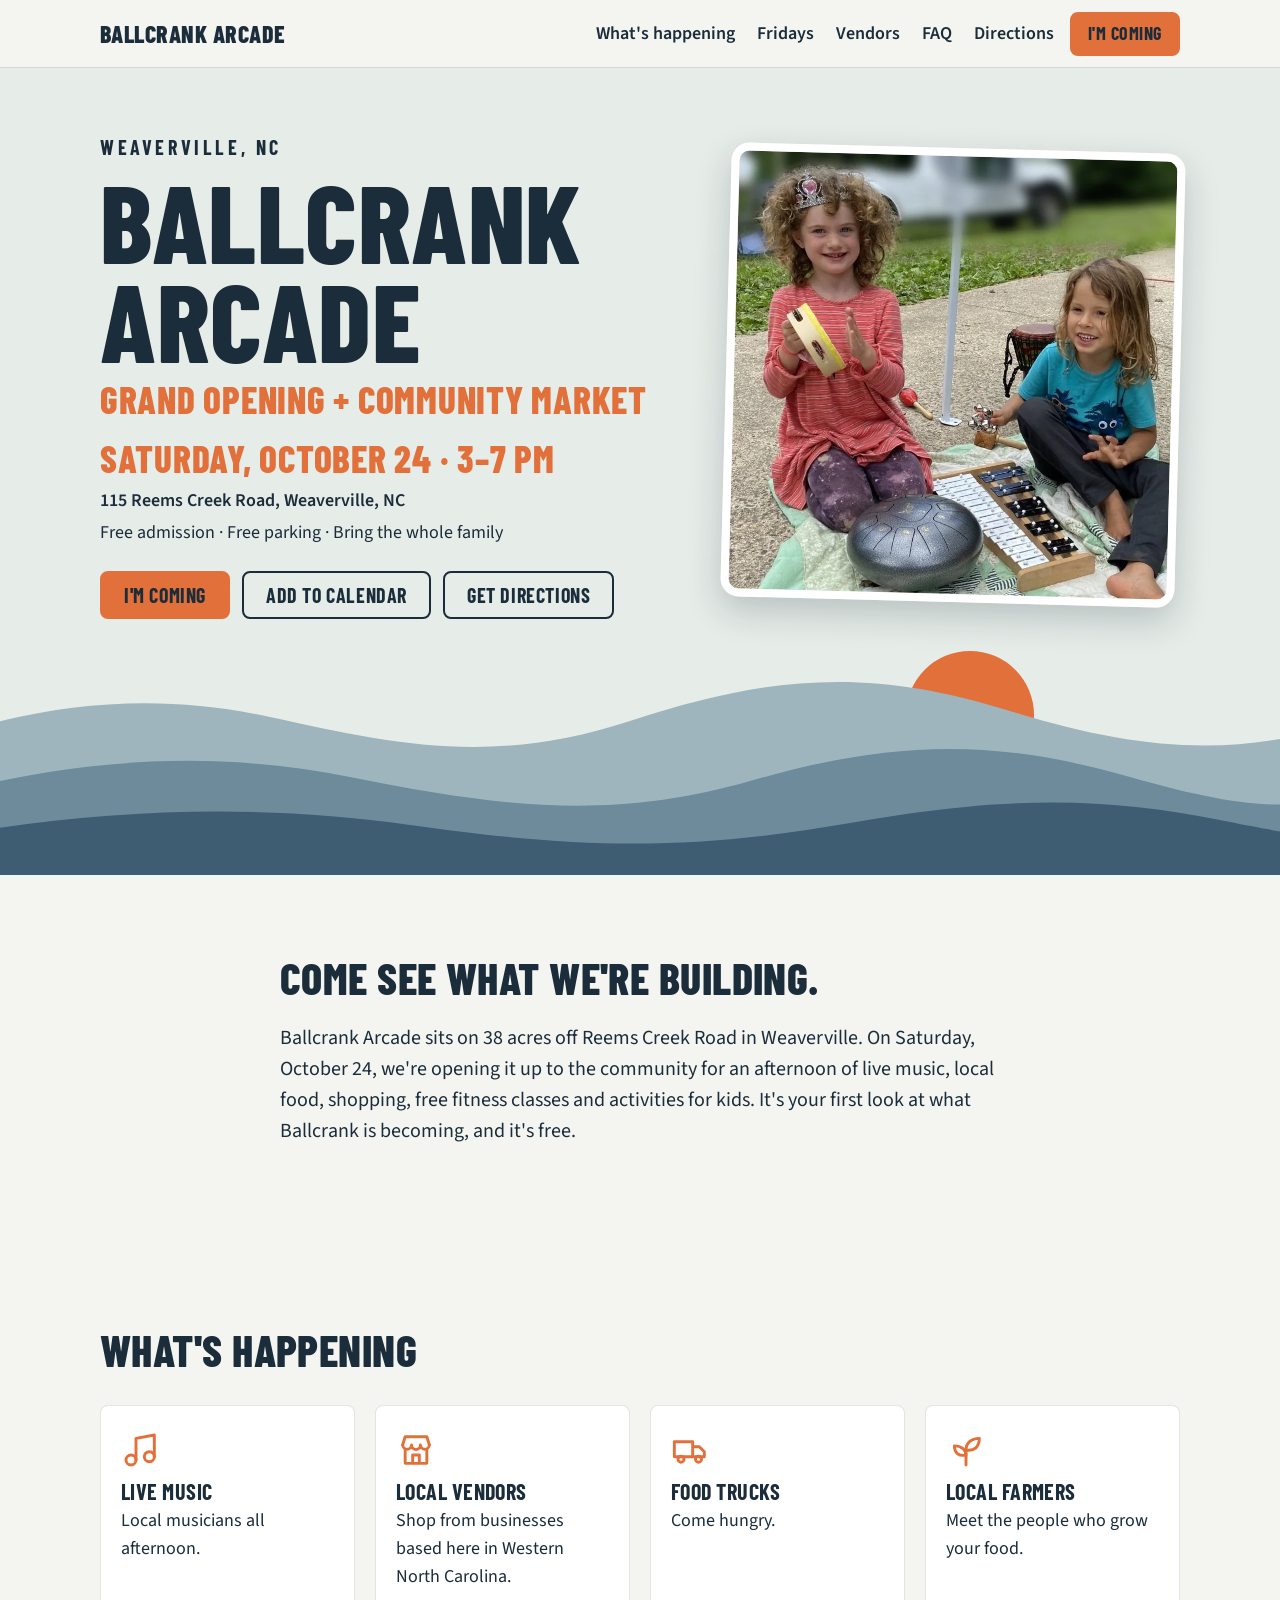
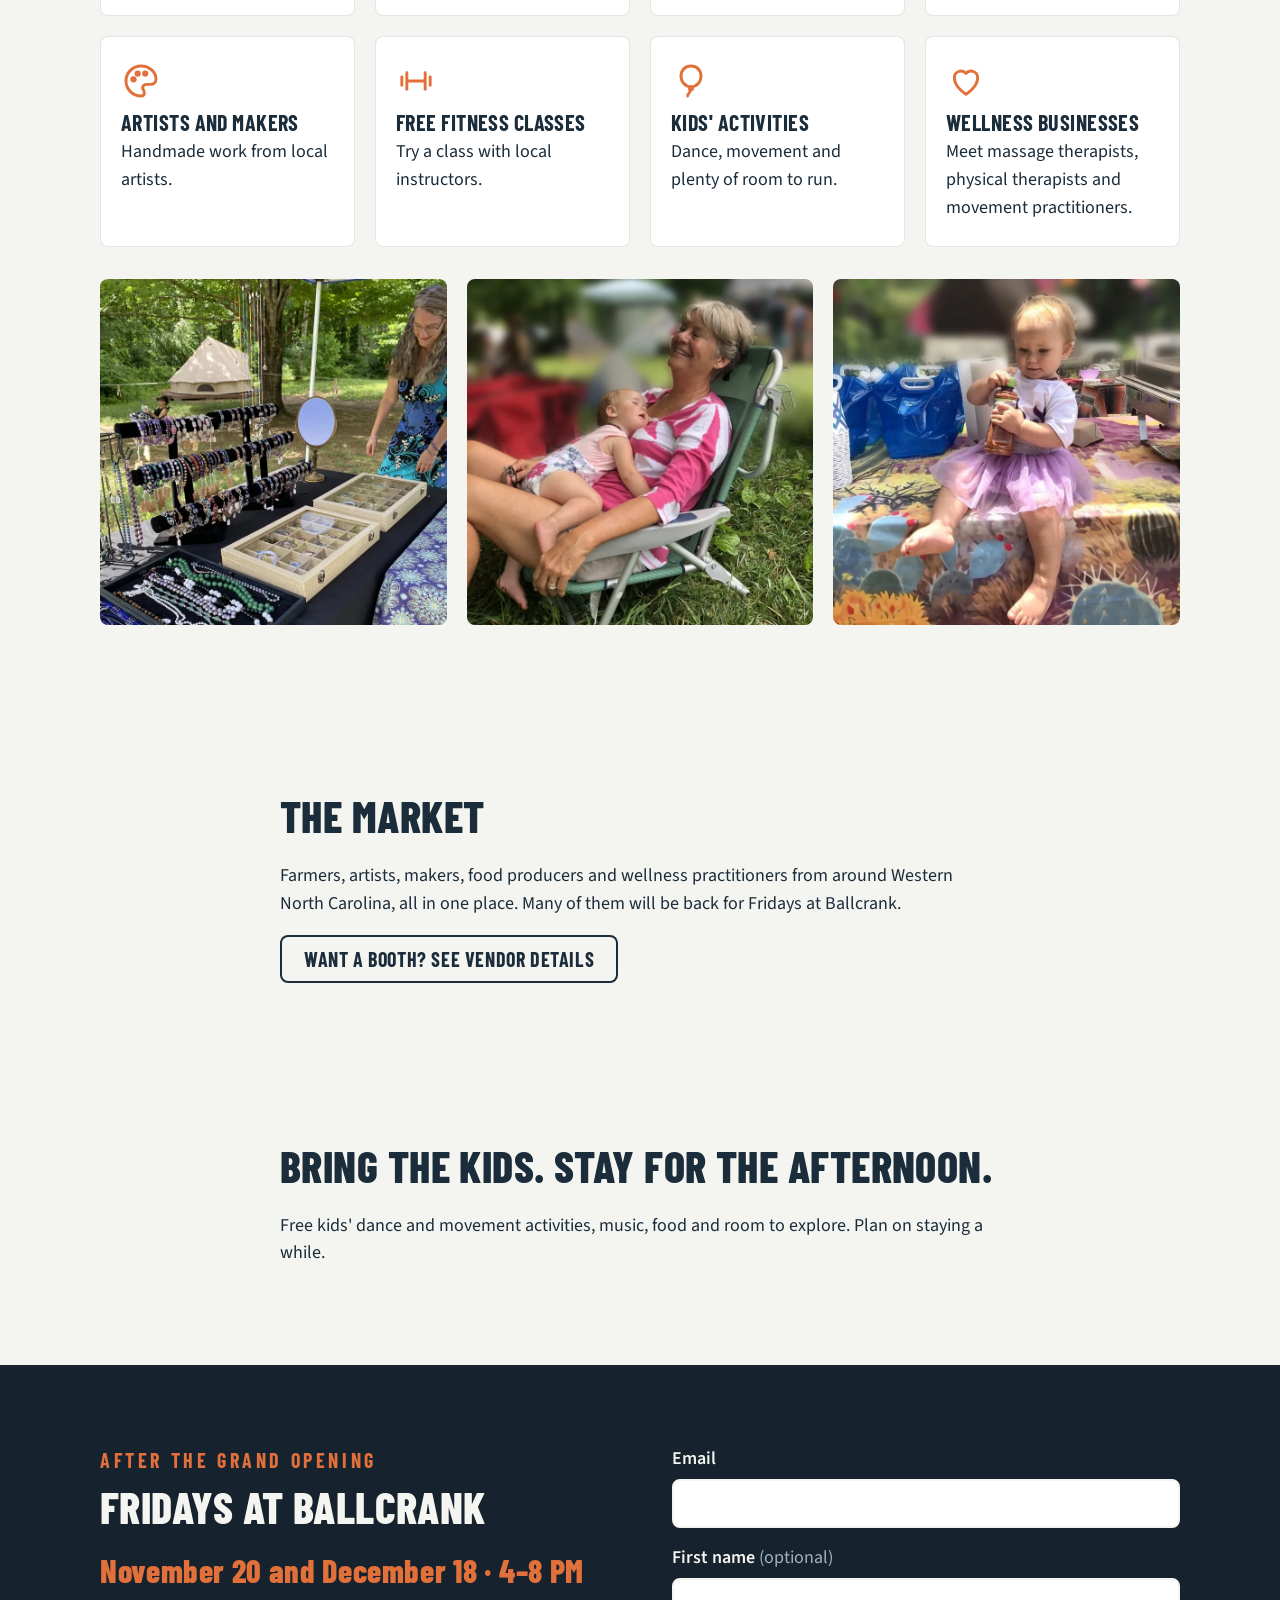
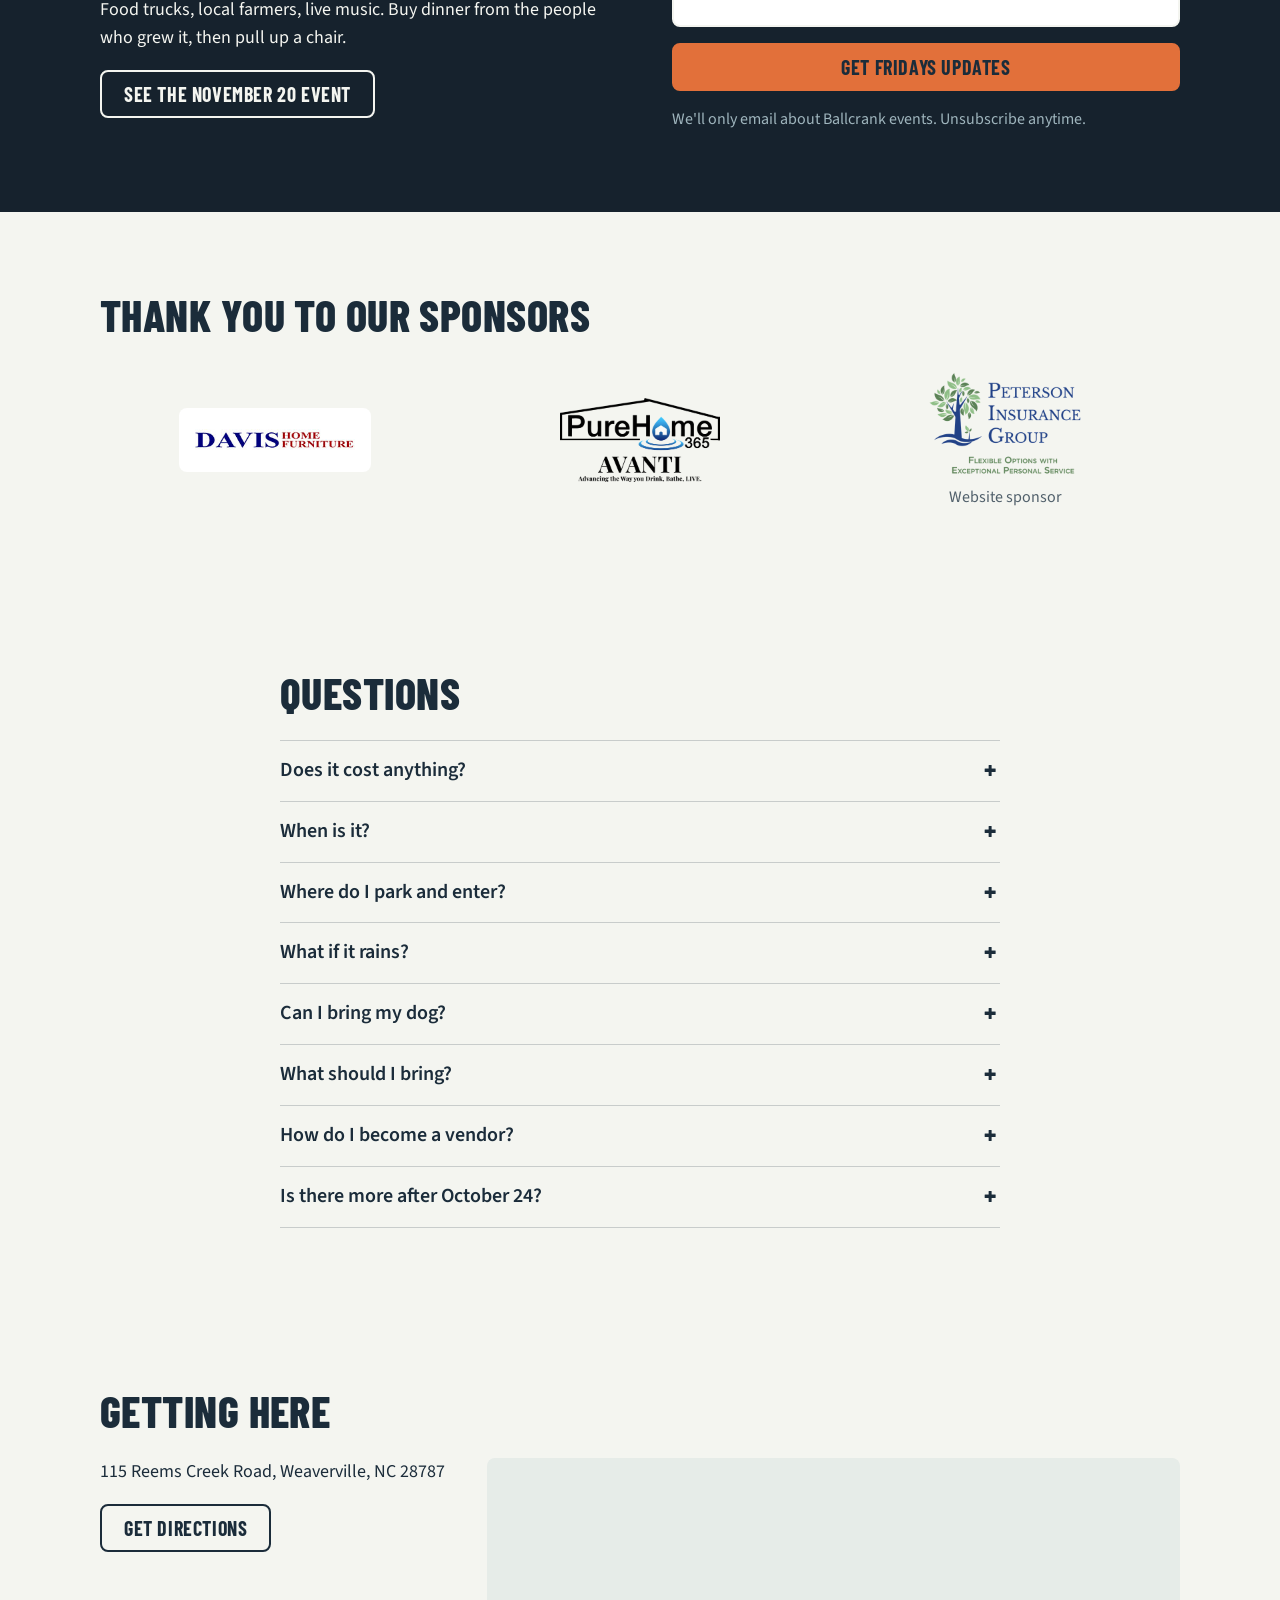
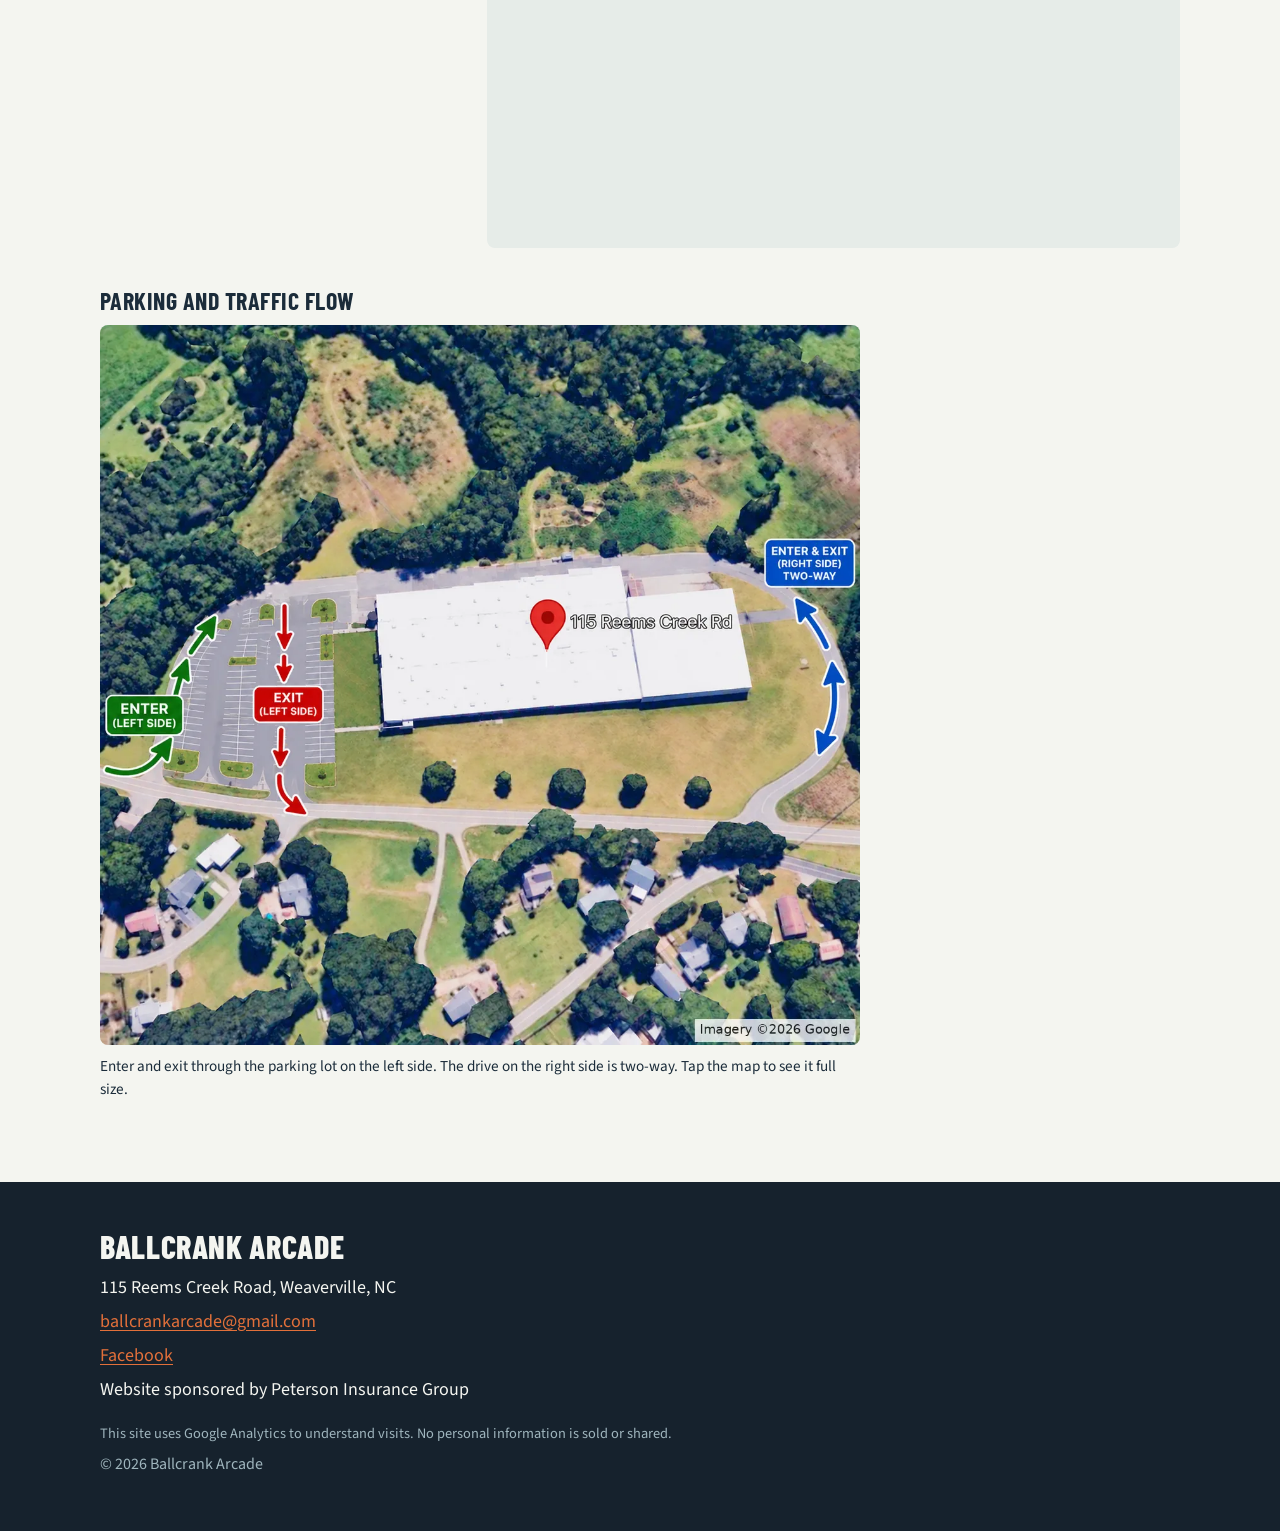
==== commit 95edf9e7: "Footer: Google Analytics disclosure line on all pages" ====
--- a/index.html
+++ b/index.html
@@ -10,14 +10,17 @@
   <meta property="og:site_name" content="Ballcrank Arcade">
   <meta property="og:title" content="Ballcrank Grand Opening, Oct 24 | Weaverville, NC">
   <meta property="og:url" content="https://ballcrankarcade.com/">
-  <meta property="og:image" content="https://ballcrankarcade.com/assets/img/share.png">
+  <meta property="og:image" content="https://ballcrankarcade.com/assets/img/share-2026.jpg">
+  <meta property="og:image:secure_url" content="https://ballcrankarcade.com/assets/img/share-2026.jpg">
+  <meta property="og:image:type" content="image/jpeg">
+  <meta property="og:image:alt" content="Ballcrank Arcade Grand Opening + Community Market, Saturday, October 24, 3–7 PM, Weaverville, NC">
   <meta property="og:image:width" content="1200">
   <meta property="og:image:height" content="630">
   <meta property="og:description" content="Free Grand Opening + Community Market at Ballcrank Arcade in Weaverville, NC. Saturday, Oct 24, 3–7 PM. Live music, local vendors, food trucks, kids' activities.">
   <meta name="twitter:description" content="Free Grand Opening + Community Market at Ballcrank Arcade in Weaverville, NC. Saturday, Oct 24, 3–7 PM. Live music, local vendors, food trucks, kids' activities.">
   <meta name="twitter:card" content="summary_large_image">
   <meta name="twitter:title" content="Ballcrank Grand Opening, Oct 24 | Weaverville, NC">
-  <meta name="twitter:image" content="https://ballcrankarcade.com/assets/img/share.png">
+  <meta name="twitter:image" content="https://ballcrankarcade.com/assets/img/share-2026.jpg">
   <link rel="icon" type="image/png" sizes="32x32" href="/favicon-32.png">
   <link rel="apple-touch-icon" sizes="180x180" href="/apple-touch-icon.png">
   <link rel="preconnect" href="https://fonts.googleapis.com">
@@ -57,7 +60,7 @@
         }
       },
       "image": [
-        "https://ballcrankarcade.com/assets/img/share.png"
+        "https://ballcrankarcade.com/assets/img/share-2026.jpg"
       ],
       "organizer": {
         "@type": "Organization",
@@ -98,7 +101,7 @@
         }
       },
       "image": [
-        "https://ballcrankarcade.com/assets/img/share.png"
+        "https://ballcrankarcade.com/assets/img/share-2026.jpg"
       ],
       "organizer": {
         "@type": "Organization",
@@ -139,7 +142,7 @@
         }
       },
       "image": [
-        "https://ballcrankarcade.com/assets/img/share.png"
+        "https://ballcrankarcade.com/assets/img/share-2026.jpg"
       ],
       "organizer": {
         "@type": "Organization",
@@ -157,6 +160,8 @@
   ]
 }
   </script>
+  <script async src="https://www.googletagmanager.com/gtag/js?id=G-V2STSC6WFT"></script>
+  <script src="/assets/js/ga.js"></script>
 </head>
 <body class="has-bottom-bar">
   <a class="skip-link" href="#main">Skip to content</a>
@@ -383,6 +388,7 @@
       <p><a href="mailto:ballcrankarcade@gmail.com">ballcrankarcade@gmail.com</a></p>
       <p><a href="https://www.facebook.com/profile.php?id=61594542370268" target="_blank" rel="noopener">Facebook</a></p>
       <p>Website sponsored by Peterson Insurance Group</p>
+      <p class="fine privacy">This site uses Google Analytics to understand visits. No personal information is sold or shared.</p>
       <p class="fine">&copy; <span id="year">2026</span> Ballcrank Arcade</p>
     </div>
   </footer>
--- a/assets/css/styles.css
+++ b/assets/css/styles.css
@@ -303,6 +303,8 @@
 .site-footer .wordmark { font-size: 2rem; display: inline-block; margin-bottom: 12px; }
 .site-footer p { margin: 0 0 6px; }
 .site-footer .fine { margin-top: 20px; font-size: 1rem; color: var(--ridge-1); }
+.site-footer .privacy { font-size: .9rem; }
+.site-footer .privacy + .fine { margin-top: 6px; }
 
 /* ---------- Mobile bottom bar (homepage, phones only) ---------- */
 .bottom-bar { display: none; }
